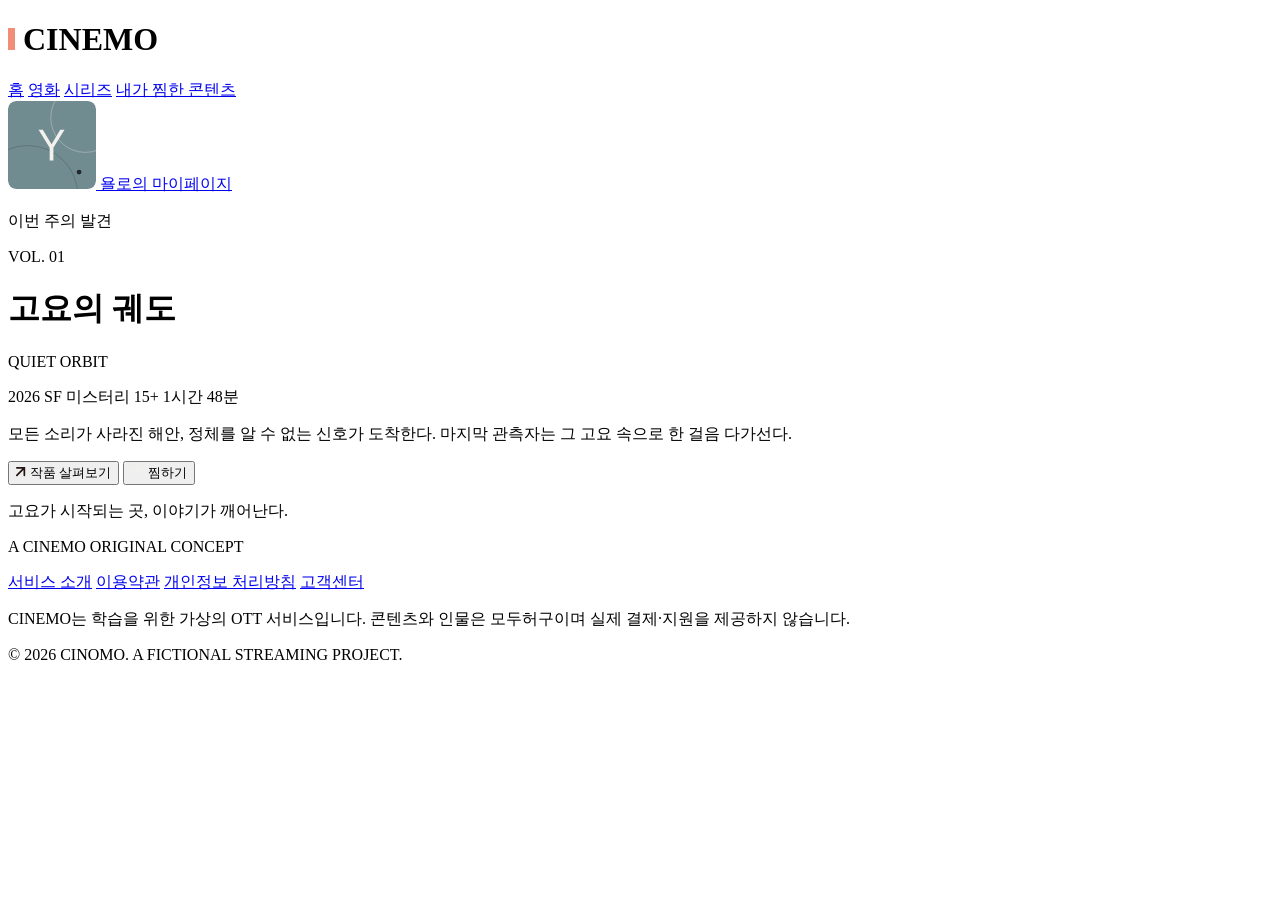
==== index.html @ 836ee02a "Merge branch 'main' of https://github.com/sinjeyeong4014-lang/cinemo-clone" ====
<!doctype html>
<html lang="ko">
  <head>
    <meta charset="UTF-8" />
    <meta name="viewport" content="width=device-width, initial-scale=1.0" />
    <title>Cinemo - Home</title>
  </head>
  <body>
    <header class="header">
      <div class="header-left">
        <h1 class="logo">
          <img src="./assets/Brand mark.svg" alt="CINEMO 로고" />
          <span class="logo-text">CINEMO</span>
        </h1>
        <nav class="nav" aria-label="주 메뉴">
          <a href="./index.html" class="active">홈</a>
          <a href="#">영화</a>
          <a href="#">시리즈</a>
          <a href="#">내가 찜한 콘텐츠</a>
        </nav>
      </div>
      <a href="./mypage.html" class="mypage">
        <img src="./assets/y-.svg" alt="" class="avatar" />
        <span>욜로의 마이페이지</span>
      </a>
    </header>
    <main class="hero-banner">
      <div class="hero-story">
        <div class="hero-discovery">
          <p class="discovery-text">이번 주의 발견</p>
          <p class="discovery-vol">VOL. 01</p>
        </div>
        <div class="hero-title">
          <h1 class="title-ko">고요의 궤도</h1>
          <p class="title-en">QUIET ORBIT</p>
        </div>
        <div class="hero-Genre">
          <span class="genre-item">
            <span class="genre-year">2026</span>
            <span class="genre-type">SF</span>
            <span>미스터리</span>
          </span>
          <span class="genre-age">15+</span>
          <span class="genre-time">1시간 48분</span>
        </div>
        <p class="hero-summary">
          모든 소리가 사라진 해안, 정체를 알 수 없는 신호가 도착한다. 마지막
          관측자는 그 고요 속으로 한 걸음 다가선다.
        </p>
        <div class="hero-buttons">
          <button type="button" class="work-button">
            <img src="./assets/Vector.svg" alt="" class="icon-arrow" />
            <span>작품 살펴보기</span>
          </button>
          <button type="button" class="plus-button">
            <img src="./assets/Vector (1).svg" alt="" class="icon-plus" />
            <span class="button-text">찜하기</span>
          </button>
        </div>
      </div>
      <div class="hero-aside">
        <p class="aside-ko">고요가 시작되는 곳, 이야기가 깨어난다.</p>
        <p class="aside-en">A CINEMO ORIGINAL CONCEPT</p>
      </div>
    </main>
    <footer class="footer">
      <div class="foot-inner">
        <nav class="footer-nav" aria lavbel="하단 메뉴">
          <a href="#">서비스 소개</a>
          <a href="#">이용약관</a>
          <a href="#">개인정보 처리방침</a>
          <a href="#">고객센터</a>
        </nav>
        <p class="footer-description">
          CINEMO는 학습을 위한 가상의 OTT 서비스입니다. 콘텐츠와 인물은
          모두허구이며 실제 결제·지원을 제공하지 않습니다.
        </p>
        <p class="footer-copy">
          &copy; 2026 CINOMO. A FICTIONAL STREAMING PROJECT.
        </p>
      </div>
    </footer>
  </body>
</html>
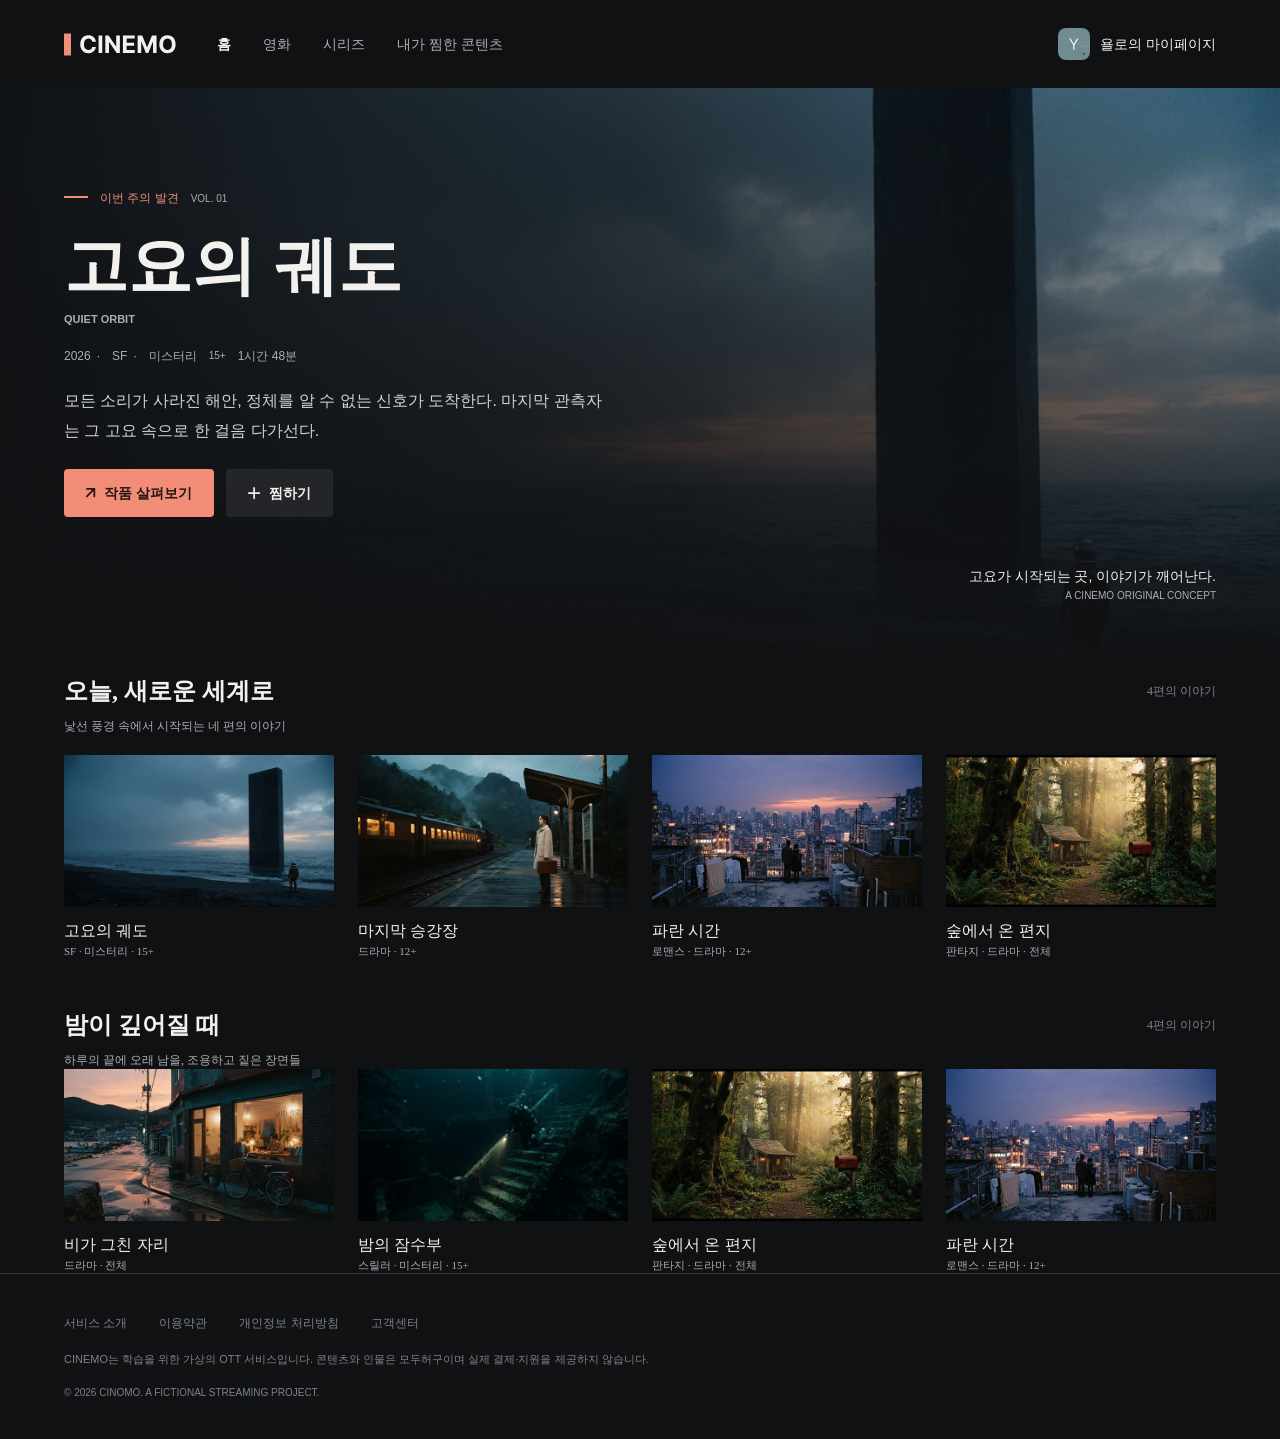
==== commit 4d1cda69: "1페이지 완성 (반응형 빼고)" ====
--- a/index.html
+++ b/index.html
@@ -4,13 +4,33 @@
     <meta charset="UTF-8" />
     <meta name="viewport" content="width=device-width, initial-scale=1.0" />
     <title>Cinemo - Home</title>
+    <link rel="stylesheet" href="./styles/reset.css" />
+    <link rel="stylesheet" href="./styles/style.css" />
   </head>
   <body>
     <header class="header">
       <div class="header-left">
         <h1 class="logo">
-          <img src="./assets/Brand mark.svg" alt="CINEMO 로고" />
-          <span class="logo-text">CINEMO</span>
+          <a href="./index.html">
+            <svg width="113"
+              height="29"
+              viewBox="0 0 113 29"
+              fill="none"
+              xmlns="http://www.w3.org/2000/svg">
+              <g clip-path="url(#clip0_2_7494)">
+                <rect y="3.5" width="7" height="22" fill="#F28D77" />
+                <path
+                  d="M31.9176 11.6562H28.1847C28.1165 11.1733 27.9773 10.7443 27.767 10.3693C27.5568 9.98864 27.2869 9.66477 26.9574 9.39773C26.6278 9.13068 26.2472 8.92614 25.8153 8.78409C25.3892 8.64205 24.9261 8.57102 24.4261 8.57102C23.5227 8.57102 22.7358 8.79545 22.0653 9.24432C21.3949 9.6875 20.875 10.3352 20.5057 11.1875C20.1364 12.0341 19.9517 13.0625 19.9517 14.2727C19.9517 15.517 20.1364 16.5625 20.5057 17.4091C20.8807 18.2557 21.4034 18.8949 22.0739 19.3267C22.7443 19.7585 23.5199 19.9744 24.4006 19.9744C24.8949 19.9744 25.3523 19.9091 25.7727 19.7784C26.1989 19.6477 26.5767 19.4574 26.9062 19.2074C27.2358 18.9517 27.5085 18.642 27.7244 18.2784C27.946 17.9148 28.0994 17.5 28.1847 17.0341L31.9176 17.0511C31.821 17.8523 31.5795 18.625 31.1932 19.3693C30.8125 20.108 30.2983 20.7699 29.6506 21.3551C29.0085 21.9347 28.2415 22.3949 27.3494 22.7358C26.4631 23.071 25.4602 23.2386 24.3409 23.2386C22.7841 23.2386 21.392 22.8864 20.1648 22.1818C18.9432 21.4773 17.9773 20.4574 17.267 19.1222C16.5625 17.7869 16.2102 16.1705 16.2102 14.2727C16.2102 12.3693 16.5682 10.75 17.2841 9.41477C18 8.07955 18.9716 7.0625 20.1989 6.36364C21.4261 5.65909 22.8068 5.30682 24.3409 5.30682C25.3523 5.30682 26.2898 5.44886 27.1534 5.73295C28.0227 6.01705 28.7926 6.43182 29.4631 6.97727C30.1335 7.51704 30.679 8.17898 31.0994 8.96307C31.5256 9.74716 31.7983 10.6449 31.9176 11.6562ZM38.2543 5.54545V23H34.5639V5.54545H38.2543ZM55.8899 5.54545V23H52.7024L45.1087 12.0142H44.9808V23H41.2905V5.54545H44.5291L52.0632 16.5227H52.2166V5.54545H55.8899ZM58.9389
+23V5.54545H70.7003V8.58807H62.6293V12.7472H70.0952V15.7898H62.6293V19.9574H70.7344V23H58.9389ZM73.6342 5.54545H78.1854L82.9922 17.2727H83.1967L88.0035 5.54545H92.5547V23H88.9751V11.6392H88.8303L84.3132 22.9148H81.8757L77.3587 11.5966H77.2138V23H73.6342V5.54545ZM111.635 14.2727C111.635 16.1761 111.274 17.7955 110.553 19.1307C109.837 20.4659 108.859 21.4858 107.621 22.1903C106.388 22.8892 105.001 23.2386 103.462 23.2386C101.911 23.2386 100.518 22.8864 99.2855 22.1818C98.0526 21.4773 97.0781 20.4574 96.3622 19.1222C95.6463 17.7869 95.2884 16.1705 95.2884 14.2727C95.2884 12.3693 95.6463 10.75 96.3622 9.41477C97.0781 8.07955 98.0526 7.0625 99.2855 6.36364C100.518 5.65909 101.911 5.30682 103.462 5.30682C105.001 5.30682 106.388 5.65909 107.621 6.36364C108.859 7.0625 109.837 8.07955 110.553 9.41477C111.274 10.75 111.635 12.3693 111.635 14.2727ZM107.893 14.2727C107.893 13.0398 107.709 12 107.339 11.1534C106.976 10.3068 106.462 9.66477 105.797 9.22727C105.132 8.78977 104.354 8.57102 103.462 8.57102C102.57 8.57102 101.791 8.78977 101.126 9.22727C100.462 9.66477 99.9446 10.3068 99.5753 11.1534C99.2116 12 99.0298 13.0398 99.0298 14.2727C99.0298 15.5057 99.2116 16.5455 99.5753 17.392C99.9446 18.2386 100.462 18.8807 101.126 19.3182C101.791 19.7557 102.57 19.9744 103.462 19.9744C104.354 19.9744 105.132 19.7557 105.797 19.3182C106.462 18.8807 106.976 18.2386 107.339 17.392C107.709 16.5455 107.893 15.5057 107.893 14.2727Z"
+                  fill="#F3F1ED">
+              </g>
+              <defs>
+                <clipPath id="clip0_2_7494">
+                  <rect width="113" height="29" fill="white" />
+                </clipPath>
+              </defs>
+            </svg>
+          </a>
         </h1>
         <nav class="nav" aria-label="주 메뉴">
           <a href="./index.html" class="active">홈</a>
@@ -23,7 +43,7 @@
         <img src="./assets/y-.svg" alt="" class="avatar" />
         <span>욜로의 마이페이지</span>
       </a>
-    </header>
+    </header> 
     <main class="hero-banner">
       <div class="hero-story">
         <div class="hero-discovery">
@@ -31,7 +51,7 @@
           <p class="discovery-vol">VOL. 01</p>
         </div>
         <div class="hero-title">
-          <h1 class="title-ko">고요의 궤도</h1>
+          <h2 class="title-ko">고요의 궤도</h2>
           <p class="title-en">QUIET ORBIT</p>
         </div>
         <div class="hero-Genre">
@@ -44,25 +64,119 @@
           <span class="genre-time">1시간 48분</span>
         </div>
         <p class="hero-summary">
-          모든 소리가 사라진 해안, 정체를 알 수 없는 신호가 도착한다. 마지막
-          관측자는 그 고요 속으로 한 걸음 다가선다.
-        </p>
+          모든 소리가 사라진 해안, 정체를 알 수 없는 신호가 도착한다. 마지막 관측자는 그 고요 속으로 한 걸음 다가선다.</p>
         <div class="hero-buttons">
           <button type="button" class="work-button">
-            <img src="./assets/Vector.svg" alt="" class="icon-arrow" />
+            <img src="./assets/Vector.svg" alt="" class="icon-arrow">
             <span>작품 살펴보기</span>
           </button>
           <button type="button" class="plus-button">
-            <img src="./assets/Vector (1).svg" alt="" class="icon-plus" />
-            <span class="button-text">찜하기</span>
+            <img src="./assets/Vector (1).svg" alt="" class="icon-plus">
+            <span class="button-text">찜하기</span>          
           </button>
         </div>
-      </div>
+      </div>   
       <div class="hero-aside">
         <p class="aside-ko">고요가 시작되는 곳, 이야기가 깨어난다.</p>
         <p class="aside-en">A CINEMO ORIGINAL CONCEPT</p>
       </div>
     </main>
+    <div class="Content-collection">
+      <article class="Collection-introduction">
+        <header class="Section-heading">
+          <h2 class="title">오늘, 새로운 세계로</h2>
+          <p class="section-note">4편의 이야기</p>
+        </header>
+        <div class="Collection-description">
+          <p>낯선 풍경 속에서 시작되는 네 편의 이야기</p>
+        </div>
+      </article>
+      <section class="Horizontal-scroll-content">
+        <article>
+          <figure class="content-card-1">
+            <img src="./assets/Image quiet-orbit.png" />
+            <figcaption class="Content-details">
+              <h3>고요의 궤도</h3>
+              <p>SF · 미스터리 · 15+</p>
+            </figcaption>
+          </figure>
+        </article>
+        <article>
+          <figure class="content-card-2">
+            <img src="./assets/Image last-platform.png" />
+            <figcaption class="Content-details">
+              <h3>마지막 승강장</h3>
+              <p>드라마 · 12+</p>
+            </figcaption>
+          </figure>
+        </article>
+        <article>
+          <figure class="content-card-3">
+            <img src="./assets/Image blue-hour.png" />
+            <figcaption class="Content-details">
+              <h3>파란 시간</h3>
+              <p>로맨스 · 드라마 · 12+</p>
+            </figcaption>
+          </figure>
+        </article>
+        <article>
+          <figure class="content-card-4">
+            <img src="./assets/Image forest-letter.png" />
+            <figcaption class="Content-details">
+              <h3>숲에서 온 편지</h3>
+              <p>판타지 · 드라마 · 전체</p>
+            </figcaption>
+          </figure>
+        </article>
+      </section>
+    </div>
+    <div>
+      <header class="Section-heading">
+        <h2 class="title">밤이 깊어질 때</h2>
+        <p class="section-note">4편의 이야기</p>
+      </header>
+      <div class="Collection-description">
+        <p>하루의 끝에 오래 남을, 조용하고 짙은 장면들</p>
+      </div>
+      <section class="Horizontal-scroll-content">
+        <article>
+          <figure class="content-card-1">
+            <img src="./assets/Image after-rain.png" />
+            <figcaption class="Content-details">
+              <h3>비가 그친 자리</h3>
+              <p>드라마 · 전체</p>
+            </figcaption>
+          </figure>
+        </article>
+        <article>
+          <figure class="content-card-2">
+            <img src="./assets/Image night-diver.png" />
+            <figcaption class="Content-details">
+              <h3>밤의 잠수부</h3>
+              <p>스릴러 · 미스터리 · 15+</p>
+            </figcaption>
+          </figure>
+        </article>
+        <article>
+          <figure class="content-card-3">
+            <img src="./assets/Image forest-letter.png" />
+            <figcaption class="Content-details">
+              <h3>숲에서 온 편지</h3>
+              <p>판타지 · 드라마 · 전체</p>
+            </figcaption>
+          </figure>
+        </article>
+        <article>
+          <figure class="content-card-4">
+            <img src="./assets/Image blue-hour.png" />
+            <figcaption class="Content-details">
+              <h3>파란 시간</h3>
+              <p>로맨스 · 드라마 · 12+</p>
+            </figcaption>
+          </figure>
+        </article>
+      </section>
+    </div>
     <footer class="footer">
       <div class="foot-inner">
         <nav class="footer-nav" aria lavbel="하단 메뉴">
@@ -78,7 +192,7 @@
         <p class="footer-copy">
           &copy; 2026 CINOMO. A FICTIONAL STREAMING PROJECT.
         </p>
-      </div>
-    </footer>
+       </div>
+     </footer>   
   </body>
 </html>
--- a/styles/style.css
+++ b/styles/style.css
@@ -0,0 +1,518 @@
+*{
+  margin: 0;
+  padding: 0;
+  box-sizing: border-box;
+}
+body {
+  min-height: 100vh;
+  display: flex;
+  flex-direction: column;
+  background-color: #101113;
+  color: #f3f1ed;
+  font-family: "Noto Sans KR", sans-serif;
+}
+.header {
+  width: 100%;
+  height: 88px;
+  padding: 0 64px;
+  background-color: #101113;
+
+  display: flex;
+  align-items: center;
+  justify-content: space-between;
+}
+.header-left {
+  display: flex;
+  align-items: center;
+  gap: 40px;
+}
+.logo {
+  display: flex;
+  align-items: center;
+  gap: 12px;
+}
+
+.logo-text {
+  font-family: "inter", sans-serif;
+  font-size: 24px;
+  font-weight: 700;
+  line-height: 1;
+  color: #f3f1ed;
+}
+
+.nav {
+  display: flex;
+  align-items: center;
+  gap: 32px;
+}
+.nav a {
+  font-family: "Noto Sans KR", sans-serif;
+  font-size: 14px;
+  font-weight: 400;
+  line-height: 1;
+  letter-spacing: 0;
+  color: #acaeb3;
+  white-space: nowrap;
+}
+.nav a.active,
+.nav a:hover {
+  font-weight: 700;
+  color: #f3f1ed;
+}
+.mypage {
+  display: flex;
+  align-items: center;
+  gap: 10px;
+  white-space: nowrap;
+}
+.mypage .avatar {
+  display: block;
+  width: 32px;
+  height: 32px;
+  border-radius: 8px;
+}
+.mypage span {
+  font-family: "Noto Sans KR", sans-serif;
+  font-size: 14px;
+  font-weight: 400;
+  line-height: 1;
+  letter-spacing: 0;
+  color: #f3f1ed;
+}
+.main {
+  display: none;
+}
+.footer {
+  width: 100%;
+  max-width: 100%;
+  height: 166px;
+  flex-shrink: 0;
+  background-color: #111214;
+  border-top: 1px solid #333333;
+  padding: 40px 64px;
+}
+.footer-inner {
+  width: 100%;
+  height: 166px;
+  padding: 30px 48px;
+  box-sizing: border-box;
+}
+.footer-nav {
+  display: flex;
+  gap: 32px;
+  margin-bottom: 18px;
+}
+.footer-nav a {
+  font-size: 12px;
+  font-weight: 400;
+  color: #7e8289;
+}
+.footer-description {
+  width: 100%;
+  font-family: "Noto Sans KR", sans-serif;
+  font-size: 11px;
+  font-weight: 400;
+  line-height: 1.8;
+  color: #7e8289;
+  margin-bottom: 18px;
+}
+.footer-copy {
+  font-family: "Inter", sans-serif;
+  font-size: 10px;
+  font-weight: 400;
+  line-height: 1;
+  color: #7e8289;
+}
+.hero-banner {
+    background-image: linear-gradient(to bottom, rgba(16, 17, 19, 0), rgba(16, 17, 19, 1)),  
+    linear-gradient(to right, rgba(16, 17, 19, 0.96), rgba(16, 17, 19, 0.66), rgba(16, 17, 19, 0)),  
+    url(../assets/Hero\ quiet-orbit.png);
+    background-size: 100% 100%;
+    background-repeat: no-repeat;
+    display:flex;
+    justify-content: space-between;
+    padding-left: 64px;
+}
+
+.hero-story {
+    display: flex;
+    flex-direction: column;
+    width: 540px;
+    gap: 24px;
+    padding-top: 104px;
+    padding-bottom: 156px;
+}
+
+.hero-discovery {
+    display: flex;
+    align-items:flex-end;
+    gap: 12px;
+}
+
+.discovery-text {
+    color: #F28D77;
+    font-family: "Noto Sans KR", sans-serif;
+    font-weight: 500;
+    font-size: 12px;
+    line-height: 100%;
+}
+
+.discovery-text::before {
+    display: inline-block;
+    content: "";
+    width: 24px;
+    height: 2px;
+    background-color: #F28D77;
+    margin-right:12px;
+    margin-bottom: 4px;
+}
+
+.discovery-vol {
+    color: #ACAEB3;
+    font-family: "inter", sans-serif;
+    font-size: 10px;
+    font-weight: 400;
+    line-height: 100%;
+}
+
+.hero-title {
+    display:flex;
+    flex-direction:column;
+    gap: 8px;
+    color: #F3F1ED;
+    font-family: "Noto Sans KR", sans-serif;
+}
+
+.title-ko {
+    font-family: "Noto Sans KR", sans-serif;
+    font-size: 64px;
+    font-weight: 700;
+    line-height: 120%;
+}
+
+.title-en {
+    color: #ACAEB3;
+    font-family: "inter", sans-serif;
+    font-size: 11px;
+    font-weight: 700;
+    line-height: 120%;
+}
+
+.hero-Genre {
+    display:flex;
+    gap: 12px;
+    font-family: "Noto Sans KR", sans-serif;
+    color: #ACAEB3;
+    font-size: 12px;
+    font-weight: 400;
+    line-height: 100%;
+}
+
+.genre-year::after {
+    display:inline-block;
+    content:"·";
+    width: 12px;
+    height: 12px;
+    margin-left: 6px;
+    
+}
+
+.genre-type::after {
+    display:inline-block;
+    content:"·";
+    width: 12px;
+    height: 12px;
+    margin-left: 6px;
+   
+}
+
+.genre-age {
+    display:flex;
+    justify-content:center;
+    align-items:center;
+    font-family: "inter", sans-serif;
+    font-size: 10px;
+    font-weight: 400;
+    line-height: 100%;
+}
+
+.hero-summary {
+    color: #D2D3D5;
+    font-family: "Noto Sans KR", sans-serif;
+    font-size: 16px;
+    font-weight: 400;
+    line-height: 185%;
+}
+
+.hero-buttons {
+    display: flex;
+    gap: 12px;
+}
+
+.plus-button {
+    display:flex;
+    flex-wrap:wrap;
+    align-items:center;
+    background-color: #232529;
+    padding: 0 22px;
+    gap: 8px;
+    height: 48px;
+    border-radius: 4px;
+}
+.plus-button:hover {
+    cursor: pointer;
+    background: #a2b8dc;
+}
+
+.plus-button:focus {
+   outline: 2px solid #a2b8dc;
+}
+
+.work-button {
+    display:flex;
+    flex-wrap:wrap;
+    align-items:center;
+    background-color: #F28D77;
+    color: #241512;
+    padding: 0 22px;
+    gap: 8px;
+    height: 48px;
+    border-radius: 4px;
+}
+
+.work-button:hover {
+    cursor: pointer;
+    background: #a2b8dc;
+}
+
+.work-button:focus {
+   outline: 2px solid #a2b8dc;
+}
+:focus-visible {
+    outline: 2px solid #a2b8dc;
+}
+.hero-buttons span {
+    font-family: "Noto Sans KR", sans-serif;
+    font-size: 14px;
+    font-weight: 700;
+    line-height: 100%;
+}
+
+.icon-arrow {
+    object-fit: contain;
+}
+
+.button-text {
+    color: #F3F1ED;
+}
+.hero-aside {
+    display:flex;
+    flex-direction:column;
+    justify-content:flex-end;
+    align-items:flex-end;
+    padding-bottom: 72px;
+    padding-right: 64px;
+    gap: 8px;
+}
+
+.aside-ko {
+    color: #F3F1ED;
+    font-family: "Noto Sans KR", sans-serif;
+    font-size: 14px;
+    font-weight: 400;
+    line-height: 100%;
+}
+.aside-en {
+    color: #ACAEB3;
+    font-family: "inter", sans-serif;
+    font-size: 10px;
+    font-weight: 400;
+    line-height: 100%;
+}
+
+/* 기본: Desktop (1024px 이상) */
+
+/* Tablet */
+@media (max-width: 1023px) {
+    .hero-banner {
+        padding-left:24px;
+    }
+
+    .hero-story {
+        padding-top: 80px;
+        padding-bottom: 100px;
+    }
+
+    .title-ko {
+        font-size: 48px;
+    }
+
+    .hero-summary {
+        font-size: 14px;
+    }
+
+    .hero-aside {
+        display: flex;
+    }
+}
+
+/* Mobile */
+@media (max-width: 767px) {
+    .hero-banner {
+        background-image: linear-gradient(to bottom, rgba(16, 17, 19, 0), rgba(16, 17, 19, 1)),
+        url(../assets/Hero\ quiet-orbit.png);
+        background-size: cover;
+        background-repeat:no-repeat;
+        background-position:70% top;
+        display:flex;
+        flex-direction:column;
+        justify-content:center;
+        align-items:center;
+        min-height: 0;
+    }
+    .hero-story {
+        box-sizing:border-box;
+        width:100%;
+        padding-top:260px;
+        padding-bottom: 36px;
+        padding-right: 24px;
+        gap: 20px;
+    }
+    .title-ko {
+        font-size: 40px;
+    }
+    .hero-summary {
+        font-size: 14px;
+    }
+    .hero-aside {
+        display:none;
+    }
+}
+
+.Content-collection {
+  padding-bottom: 48px;
+  height: auto;
+}
+
+.Collection-introduction {
+  padding-bottom: 20px;
+}
+
+.Section-heading {
+  display: flex;
+  flex-direction: row;
+  justify-content: space-between;
+  padding-left: 64px;
+  padding-right: 64px;
+  padding-bottom: 8px;
+}
+
+.Collection-description {
+  padding-left: 64px;
+  padding-right: 64px;
+  justify-content: flex-start;
+  font-size: 12px;
+  color: #acaeb3;
+  font-family: "Noto Sans KR";
+  font-weight: regular;
+}
+
+.Collection-description > p {
+  margin: 0;
+}
+.section-note {
+  align-self: center;
+  color: #7e8289;
+  font-size: 12px;
+  font-family: "Noto Sans KR";
+}
+
+.title {
+  color: #f3f1ed;
+  font-size: 24px;
+  font-weight: bold;
+  font-family: "Noto Sans KR";
+  text-align: left;
+  margin: 0;
+}
+h3 {
+  font-size: 16px;
+  color: #f3f1ed;
+  font-weight: Medium;
+}
+
+.Horizontal-scroll-content {
+  display: flex;
+  flex-direction: row;
+  justify-content: space-between;
+  gap: 24px;
+  padding-left: 64px;
+  padding-right: 64px;
+  width: 100%;
+}
+.Horizontal-scroll-content article {
+  flex: 1;
+}
+
+.content-card-1 {
+  margin-left: 0;
+  margin-right: 0;
+}
+
+.Content-details {
+  padding-top: 12px;
+  margin: 0;
+}
+
+.content-card-2 {
+  margin-left: 0;
+  margin-right: 0;
+}
+
+.content-card-3 {
+  margin-left: 0;
+  margin-right: 0;
+}
+
+.content-card-4 {
+  margin-left: 0;
+  margin-right: 0;
+}
+
+figcaption > p {
+  color: #acaeb3;
+  font-size: 11px;
+  font-family: "Noto Sans KR";
+}
+
+.content-card-11 {
+  position: relative;
+  margin-left: 0;
+  margin-right: 0;
+}
+
+.checkbox {
+  position: absolute;
+  top: 10px;
+  right: 10px;
+  width: 28px;
+  height: 28px;
+}
+
+.content-card-22 {
+  margin-left: 0;
+  margin-right: 0;
+  position: relative;
+}
+
+.content-card-33 {
+  position: relative;
+  margin-left: 0;
+  margin-right: 0;
+}
+
+.content-card-44 {
+  position: relative;
+  margin-left: 0;
+  margin-right: 0;
+}
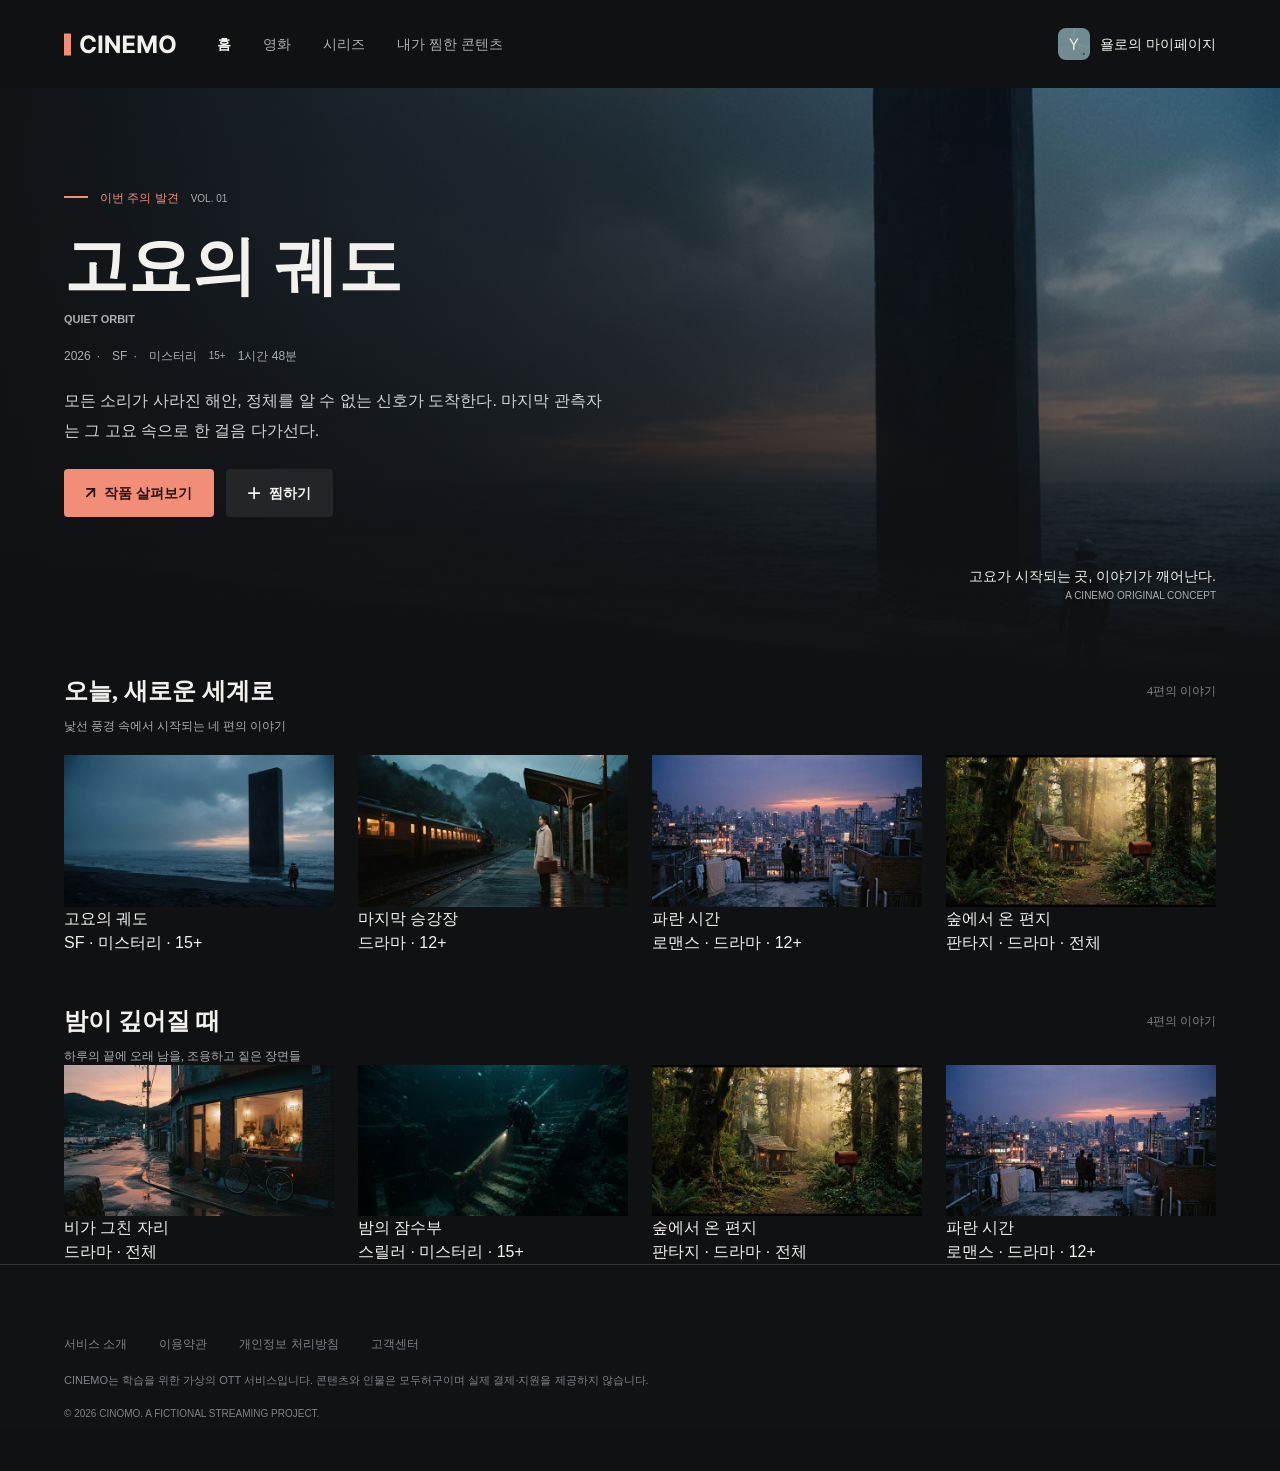
==== commit d6df47b4: "index.html 완성과 CSS" ====
--- a/index.html
+++ b/index.html
@@ -44,155 +44,158 @@
         <span>욜로의 마이페이지</span>
       </a>
     </header> 
-    <main class="hero-banner">
-      <div class="hero-story">
-        <div class="hero-discovery">
-          <p class="discovery-text">이번 주의 발견</p>
-          <p class="discovery-vol">VOL. 01</p>
+    <main class="page-main">
+      <div class="hero-banner">
+        <div class="hero-story">
+          <div class="hero-discovery">
+            <p class="discovery-text">이번 주의 발견</p>
+            <p class="discovery-vol">VOL. 01</p>
+          </div>
+          <div class="hero-title">
+            <h2 class="title-ko">고요의 궤도</h2>
+            <p class="title-en">QUIET ORBIT</p>
+          </div>
+          <div class="hero-Genre">
+            <span class="genre-item">
+              <span class="genre-year">2026</span>
+              <span class="genre-type">SF</span>
+              <span>미스터리</span>
+            </span>
+            <span class="genre-age">15+</span>
+            <span class="genre-time">1시간 48분</span>
+          </div>
+          <p class="hero-summary">
+          모든 소리가 사라진 해안, 정체를 알 수 없는 신호가 도착한다. 마지막 관측자는 그 고요 속으로 한 걸음 다가선다.</p>
+          <div class="hero-buttons">
+            <button type="button" class="work-button">
+              <img src="./assets/Vector.svg" alt="" class="icon-arrow">
+              <span>작품 살펴보기</span>
+            </button>
+            <button type="button" class="plus-button">
+              <img src="./assets/Vector (1).svg" alt="" class="icon-plus">
+              <span class="button-text">찜하기</span>          
+            </button>
+          </div>
+        </div>   
+        <div class="hero-aside">
+          <p class="aside-ko">고요가 시작되는 곳, 이야기가 깨어난다.</p>
+          <p class="aside-en">A CINEMO ORIGINAL CONCEPT</p>
         </div>
-        <div class="hero-title">
-          <h2 class="title-ko">고요의 궤도</h2>
-          <p class="title-en">QUIET ORBIT</p>
+     </div>
+        <div class="Content-collection">
+          <article class="Collection-introduction">
+            <header class="Section-heading">
+              <h2 class="title">오늘, 새로운 세계로</h2>
+              <p class="section-note">4편의 이야기</p>
+            </header>
+            <div class="Collection-description">
+              <p>낯선 풍경 속에서 시작되는 네 편의 이야기</p>
+           </div>
+          </article>
+          <section class="Horizontal-scroll-content">
+            <article>
+              <figure class="content-card-1">
+                <img src="./assets/Image quiet-orbit.png" />
+                <figcaption class="Content-details">
+                  <h3>고요의 궤도</h3>
+                  <p>SF · 미스터리 · 15+</p>
+                </figcaption>
+              </figure>
+            </article>
+            <article>
+              <figure class="content-card-2">
+                <img src="./assets/Image last-platform.png" />
+                <figcaption class="Content-details">
+                  <h3>마지막 승강장</h3>
+                  <p>드라마 · 12+</p>
+                </figcaption>
+              </figure>
+            </article>
+            <article>
+              <figure class="content-card-3">
+                <img src="./assets/Image blue-hour.png" />
+                <figcaption class="Content-details">
+                  <h3>파란 시간</h3>
+                  <p>로맨스 · 드라마 · 12+</p>
+                </figcaption>
+              </figure>
+            </article>
+            <article>
+              <figure class="content-card-4">
+                <img src="./assets/Image forest-letter.png" />
+                <figcaption class="Content-details">
+                  <h3>숲에서 온 편지</h3>
+                  <p>판타지 · 드라마 · 전체</p>
+                </figcaption>
+              </figure>
+            </article>
+          </section>
         </div>
-        <div class="hero-Genre">
-          <span class="genre-item">
-            <span class="genre-year">2026</span>
-            <span class="genre-type">SF</span>
-            <span>미스터리</span>
-          </span>
-          <span class="genre-age">15+</span>
-          <span class="genre-time">1시간 48분</span>
+        <div>
+          <header class="Section-heading">
+            <h2 class="title">밤이 깊어질 때</h2>
+            <p class="section-note">4편의 이야기</p>
+          </header>
+          <div class="Collection-description">
+            <p>하루의 끝에 오래 남을, 조용하고 짙은 장면들</p>
+          </div>
+          <section class="Horizontal-scroll-content">
+            <article>
+              <figure class="content-card-1">
+                <img src="./assets/Image after-rain.png" />
+                <figcaption class="Content-details">
+                  <h3>비가 그친 자리</h3>
+                  <p>드라마 · 전체</p>
+                </figcaption>
+              </figure>
+            </article>
+            <article>
+              <figure class="content-card-2">
+                <img src="./assets/Image night-diver.png" />
+                <figcaption class="Content-details">
+                  <h3>밤의 잠수부</h3>
+                  <p>스릴러 · 미스터리 · 15+</p>
+                </figcaption>
+              </figure>
+            </article>
+            <article>
+              <figure class="content-card-3">
+                <img src="./assets/Image forest-letter.png" />
+                <figcaption class="Content-details">
+                  <h3>숲에서 온 편지</h3>
+                  <p>판타지 · 드라마 · 전체</p>
+                </figcaption>
+              </figure>
+            </article>
+            <article>
+              <figure class="content-card-4">
+                <img src="./assets/Image blue-hour.png" />
+                <figcaption class="Content-details">
+                  <h3>파란 시간</h3>
+                  <p>로맨스 · 드라마 · 12+</p>
+                </figcaption>
+              </figure>
+            </article>
+          </section>
         </div>
-        <p class="hero-summary">
-          모든 소리가 사라진 해안, 정체를 알 수 없는 신호가 도착한다. 마지막 관측자는 그 고요 속으로 한 걸음 다가선다.</p>
-        <div class="hero-buttons">
-          <button type="button" class="work-button">
-            <img src="./assets/Vector.svg" alt="" class="icon-arrow">
-            <span>작품 살펴보기</span>
-          </button>
-          <button type="button" class="plus-button">
-            <img src="./assets/Vector (1).svg" alt="" class="icon-plus">
-            <span class="button-text">찜하기</span>          
-          </button>
-        </div>
-      </div>   
-      <div class="hero-aside">
-        <p class="aside-ko">고요가 시작되는 곳, 이야기가 깨어난다.</p>
-        <p class="aside-en">A CINEMO ORIGINAL CONCEPT</p>
-      </div>
     </main>
-    <div class="Content-collection">
-      <article class="Collection-introduction">
-        <header class="Section-heading">
-          <h2 class="title">오늘, 새로운 세계로</h2>
-          <p class="section-note">4편의 이야기</p>
-        </header>
-        <div class="Collection-description">
-          <p>낯선 풍경 속에서 시작되는 네 편의 이야기</p>
-        </div>
-      </article>
-      <section class="Horizontal-scroll-content">
-        <article>
-          <figure class="content-card-1">
-            <img src="./assets/Image quiet-orbit.png" />
-            <figcaption class="Content-details">
-              <h3>고요의 궤도</h3>
-              <p>SF · 미스터리 · 15+</p>
-            </figcaption>
-          </figure>
-        </article>
-        <article>
-          <figure class="content-card-2">
-            <img src="./assets/Image last-platform.png" />
-            <figcaption class="Content-details">
-              <h3>마지막 승강장</h3>
-              <p>드라마 · 12+</p>
-            </figcaption>
-          </figure>
-        </article>
-        <article>
-          <figure class="content-card-3">
-            <img src="./assets/Image blue-hour.png" />
-            <figcaption class="Content-details">
-              <h3>파란 시간</h3>
-              <p>로맨스 · 드라마 · 12+</p>
-            </figcaption>
-          </figure>
-        </article>
-        <article>
-          <figure class="content-card-4">
-            <img src="./assets/Image forest-letter.png" />
-            <figcaption class="Content-details">
-              <h3>숲에서 온 편지</h3>
-              <p>판타지 · 드라마 · 전체</p>
-            </figcaption>
-          </figure>
-        </article>
-      </section>
-    </div>
-    <div>
-      <header class="Section-heading">
-        <h2 class="title">밤이 깊어질 때</h2>
-        <p class="section-note">4편의 이야기</p>
-      </header>
-      <div class="Collection-description">
-        <p>하루의 끝에 오래 남을, 조용하고 짙은 장면들</p>
-      </div>
-      <section class="Horizontal-scroll-content">
-        <article>
-          <figure class="content-card-1">
-            <img src="./assets/Image after-rain.png" />
-            <figcaption class="Content-details">
-              <h3>비가 그친 자리</h3>
-              <p>드라마 · 전체</p>
-            </figcaption>
-          </figure>
-        </article>
-        <article>
-          <figure class="content-card-2">
-            <img src="./assets/Image night-diver.png" />
-            <figcaption class="Content-details">
-              <h3>밤의 잠수부</h3>
-              <p>스릴러 · 미스터리 · 15+</p>
-            </figcaption>
-          </figure>
-        </article>
-        <article>
-          <figure class="content-card-3">
-            <img src="./assets/Image forest-letter.png" />
-            <figcaption class="Content-details">
-              <h3>숲에서 온 편지</h3>
-              <p>판타지 · 드라마 · 전체</p>
-            </figcaption>
-          </figure>
-        </article>
-        <article>
-          <figure class="content-card-4">
-            <img src="./assets/Image blue-hour.png" />
-            <figcaption class="Content-details">
-              <h3>파란 시간</h3>
-              <p>로맨스 · 드라마 · 12+</p>
-            </figcaption>
-          </figure>
-        </article>
-      </section>
-    </div>
     <footer class="footer">
-      <div class="foot-inner">
-        <nav class="footer-nav" aria lavbel="하단 메뉴">
-          <a href="#">서비스 소개</a>
-          <a href="#">이용약관</a>
-          <a href="#">개인정보 처리방침</a>
-          <a href="#">고객센터</a>
-        </nav>
-        <p class="footer-description">
+        <div class="footer-inner">
+          <nav class="footer-nav" aria lavbel="하단 메뉴">
+            <a href="#">서비스 소개</a>
+            <a href="#">이용약관</a>
+            <a href="#">개인정보 처리방침</a>
+            <a href="#">고객센터</a>
+          </nav>
+          <p class="footer-description">
           CINEMO는 학습을 위한 가상의 OTT 서비스입니다. 콘텐츠와 인물은
           모두허구이며 실제 결제·지원을 제공하지 않습니다.
-        </p>
-        <p class="footer-copy">
+          </p>
+          <p class="footer-copy">
           &copy; 2026 CINOMO. A FICTIONAL STREAMING PROJECT.
-        </p>
+          </p>
        </div>
-     </footer>   
+    </footer>   
   </body>
 </html>
+
--- a/styles/style.css
+++ b/styles/style.css
@@ -1,8 +1,9 @@
-*{
+* {
   margin: 0;
   padding: 0;
   box-sizing: border-box;
 }
+
 body {
   min-height: 100vh;
   display: flex;
@@ -11,12 +12,123 @@
   color: #f3f1ed;
   font-family: "Noto Sans KR", sans-serif;
 }
+
+.scene {
+  display: flex;
+  flex-direction: column;
+  aling-items: center;
+  background-color: #101113;
+  color: #f3f1ed;
+  font-family: "Noto Sans KR", sans-serif;
+}
+.scene-description {
+  font-family: "inter", sans-serif;
+  font-style: regular;
+  font-weight: 400;
+  font-size: 10px;
+  line-height: 100%;
+  text-align: center;
+  color: #f28d77;
+}
+.scene-title {
+  font-family: "Noto Sans kR", sans-serif;
+  font-style: bold;
+  font-weight: 700;
+  font-size: 40px;
+  line-height: 100%;
+  text-align: center;
+  color: #f3f1ed;
+}
+.scene-subtitle {
+  font-family: "Noto Sans kR", sans-serif;
+  font-style: regular;
+  font-weight: 400;
+  font-size: 15px;
+  line-height: 180%;
+  text-align: center;
+  color: #acaeb3;
+}
+
+.profile-box {
+  display: flex;
+  position: relative;
+  justify-content: space-between;
+  align-items: flex-start;
+  width: 728px;
+  height: 209px;
+  gap: 40px;
+  margin: 56px auto;
+}
+.img-con {
+  position: relative;
+  display: inline-block;
+}
+
+.yy {
+  position: absolute;
+  top: 50%;
+  left: 50%;
+  transform: translate(-50%, -50%);
+  display: flex;
+  font-family: "Noto Sans kR", sans-serif;
+  font-style: regular;
+  font-weight: 400;
+  font-size: 72.96px;
+  line-height: 100%;
+  color: #f3f1ed;
+}
+
+.yolo {
+  font-family: "Noto Sans kR", sans-serif;
+  font-style: medium;
+  font-weight: 500;
+  font-size: 18px;
+  line-height: 100%;
+  text-align: center;
+  color: #f3f1ed;
+  margin-top: 16px;
+}
+
+.note {
+  font-family: "Noto Sans kR", sans-serif;
+  font-style: regular;
+  font-weight: 400;
+  font-size: 11px;
+  line-height: 100%;
+  text-align: center;
+  color: #acaeb3;
+  margin-top: 12px;
+}
+
+.profile-manage {
+  display: flex;
+  justify-content: center;
+  align-items: center;
+  width: 138px;
+  height: 48px;
+  border: 1px solid #303237;
+  padding: 22px 0px;
+  gap: 8px;
+  margin: 56px auto 0;
+}
+.profile-settings {
+  font-family: "Noto Sans kR", sans-serif;
+  font-style: bold;
+  font-weight: 700;
+  font-size: 14px;
+  line-height: 100%;
+  color: #f3f1ed;
+  gap: 8px;
+  margin-right: 8px;
+}
+
 .header {
+  max-width: 1440px;
+  margin: 0 auto;
   width: 100%;
   height: 88px;
   padding: 0 64px;
   background-color: #101113;
-
   display: flex;
   align-items: center;
   justify-content: space-between;
@@ -84,7 +196,8 @@
 }
 .footer {
   width: 100%;
-  max-width: 100%;
+  max-width: 1440px;
+  margin: 0 auto;
   height: 166px;
   flex-shrink: 0;
   background-color: #111214;
@@ -94,7 +207,7 @@
 .footer-inner {
   width: 100%;
   height: 166px;
-  padding: 30px 48px;
+  padding: 30px 0;
   box-sizing: border-box;
 }
 .footer-nav {
@@ -123,270 +236,331 @@
   line-height: 1;
   color: #7e8289;
 }
+.page-main {
+  max-width: 1440px;
+  margin: 0 auto;
+  width: 100%;
+}
 .hero-banner {
-    background-image: linear-gradient(to bottom, rgba(16, 17, 19, 0), rgba(16, 17, 19, 1)),  
-    linear-gradient(to right, rgba(16, 17, 19, 0.96), rgba(16, 17, 19, 0.66), rgba(16, 17, 19, 0)),  
+  background-image:
+    linear-gradient(to bottom, rgba(16, 17, 19, 0), rgba(16, 17, 19, 1)),
+    linear-gradient(
+      to right,
+      rgba(16, 17, 19, 0.96),
+      rgba(16, 17, 19, 0.66),
+      rgba(16, 17, 19, 0)
+    ),
     url(../assets/Hero\ quiet-orbit.png);
-    background-size: 100% 100%;
-    background-repeat: no-repeat;
-    display:flex;
+  background-size: 100% 100%;
+  background-repeat: no-repeat;
+  display: flex;
+  justify-content:space-between;
+  padding: 0 64px;
+}
+
+.hero-story {
+  display: flex;
+  flex-direction: column;
+  width: 540px;
+  gap: 24px;
+  padding-top: 104px;
+  padding-bottom: 156px;
+}
+
+.hero-discovery {
+  display: flex;
+  align-items: flex-end;
+  gap: 12px;
+}
+
+.discovery-text {
+  color: #f28d77;
+  font-family: "Noto Sans KR", sans-serif;
+  font-weight: 500;
+  font-size: 12px;
+  line-height: 100%;
+}
+
+.discovery-text::before {
+  display: inline-block;
+  content: "";
+  width: 24px;
+  height: 2px;
+  background-color: #f28d77;
+  margin-right: 12px;
+  margin-bottom: 4px;
+}
+
+.discovery-vol {
+  color: #acaeb3;
+  font-family: "inter", sans-serif;
+  font-size: 10px;
+  font-weight: 400;
+  line-height: 100%;
+}
+
+.hero-title {
+  display: flex;
+  flex-direction: column;
+  gap: 8px;
+  color: #f3f1ed;
+  font-family: "Noto Sans KR", sans-serif;
+}
+
+.title-ko {
+  font-family: "Noto Sans KR", sans-serif;
+  font-size: 64px;
+  font-weight: 700;
+  line-height: 120%;
+}
+
+.title-en {
+  color: #acaeb3;
+  font-family: "inter", sans-serif;
+  font-size: 11px;
+  font-weight: 700;
+  line-height: 120%;
+}
+
+.hero-Genre {
+  display: flex;
+  gap: 12px;
+  font-family: "Noto Sans KR", sans-serif;
+  color: #acaeb3;
+  font-size: 12px;
+  font-weight: 400;
+  line-height: 100%;
+}
+
+.genre-year::after {
+  display: inline-block;
+  content: "·";
+  width: 12px;
+  height: 12px;
+  margin-left: 6px;
+}
+
+.genre-type::after {
+  display: inline-block;
+  content: "·";
+  width: 12px;
+  height: 12px;
+  margin-left: 6px;
+}
+
+.genre-age {
+  display: flex;
+  justify-content: center;
+  align-items: center;
+  font-family: "inter", sans-serif;
+  font-size: 10px;
+  font-weight: 400;
+  line-height: 100%;
+}
+
+.hero-summary {
+  color: #d2d3d5;
+  font-family: "Noto Sans KR", sans-serif;
+  font-size: 16px;
+  font-weight: 400;
+  line-height: 185%;
+}
+
+.hero-buttons {
+  display: flex;
+  gap: 12px;
+}
+
+.plus-button {
+  display: flex;
+  flex-wrap: wrap;
+  align-items: center;
+  background-color: #232529;
+  padding: 0 22px;
+  gap: 8px;
+  height: 48px;
+  border-radius: 4px;
+  flex-shrink: 0;
+}
+.plus-button:hover {
+  cursor: pointer;
+  background: #a2b8dc;
+}
+
+.plus-button:focus {
+  outline: 2px solid #a2b8dc;
+}
+
+.work-button {
+  display: flex;
+  flex-wrap: wrap;
+  align-items: center;
+  background-color: #f28d77;
+  color: #241512;
+  padding: 0 22px;
+  gap: 8px;
+  height: 48px;
+  border-radius: 4px;
+  flex-shrink: 0;
+}
+
+.work-button:hover {
+  cursor: pointer;
+  background: #a2b8dc;
+}
+
+.work-button:focus {
+  outline: 2px solid #a2b8dc;
+}
+:focus-visible {
+  outline: 2px solid #a2b8dc;
+}
+.hero-buttons span {
+  font-family: "Noto Sans KR", sans-serif;
+  font-size: 14px;
+  font-weight: 700;
+  line-height: 100%;
+}
+
+.icon-arrow {
+  object-fit: contain;
+}
+
+.button-text {
+  color: #f3f1ed;
+}
+.hero-aside {
+  display: flex;
+  flex-direction: column;
+  justify-content: flex-end;
+  align-items: flex-end;
+  padding-bottom: 72px;
+  gap: 8px;
+}
+
+.aside-ko {
+  color: #f3f1ed;
+  font-family: "Noto Sans KR", sans-serif;
+  font-size: 14px;
+  font-weight: 400;
+  line-height: 100%;
+}
+.aside-en {
+  color: #acaeb3;
+  font-family: "inter", sans-serif;
+  font-size: 10px;
+  font-weight: 400;
+  line-height: 100%;
+}
+
+/* 기본: Desktop (1024px 이상) */
+
+/* Tablet */
+@media (max-width: 1023px) {
+
+}
+
+/* Mobile */
+@media (max-width: 767px) {
+  .header {
+    width: 100%;
+    height: 120px;
+    padding: 16px 24px;
+    background-color: #101113;
+
+    display: flex;
     justify-content: space-between;
-    padding-left: 64px;
-}
-
-.hero-story {
+    align-items: flex-start;
+    box-sizing: border-box;
+  }
+  .header-left {
     display: flex;
     flex-direction: column;
-    width: 540px;
-    gap: 24px;
-    padding-top: 104px;
-    padding-bottom: 156px;
-}
-
-.hero-discovery {
+    align-items: flex-start;
+    gap: 35px;
+    min-width: 0;
+  }
+  .logo {
+    margin: 5px;
+  }
+  .logo svg {
+    display: block;
+    width: 113px;
+    height: 29px;
+  }
+  .nav {
     display: flex;
-    align-items:flex-end;
-    gap: 12px;
-}
-
-.discovery-text {
-    color: #F28D77;
-    font-family: "Noto Sans KR", sans-serif;
-    font-weight: 500;
-    font-size: 12px;
-    line-height: 100%;
-}
-
-.discovery-text::before {
-    display: inline-block;
-    content: "";
-    width: 24px;
-    height: 2px;
-    background-color: #F28D77;
-    margin-right:12px;
-    margin-bottom: 4px;
-}
-
-.discovery-vol {
-    color: #ACAEB3;
-    font-family: "inter", sans-serif;
-    font-size: 10px;
-    font-weight: 400;
-    line-height: 100%;
-}
-
-.hero-title {
-    display:flex;
-    flex-direction:column;
+    align-items: center;
+    gap: 20px;
+    white-space: nowrap;
+  }
+  .mypage .avatar {
+    display: block;
+    width: 32px;
+    height: 32px;
     gap: 8px;
-    color: #F3F1ED;
-    font-family: "Noto Sans KR", sans-serif;
-}
-
-.title-ko {
-    font-family: "Noto Sans KR", sans-serif;
-    font-size: 64px;
-    font-weight: 700;
-    line-height: 120%;
-}
-
-.title-en {
-    color: #ACAEB3;
-    font-family: "inter", sans-serif;
-    font-size: 11px;
-    font-weight: 700;
-    line-height: 120%;
-}
-
-.hero-Genre {
-    display:flex;
-    gap: 12px;
-    font-family: "Noto Sans KR", sans-serif;
-    color: #ACAEB3;
-    font-size: 12px;
-    font-weight: 400;
-    line-height: 100%;
-}
-
-.genre-year::after {
-    display:inline-block;
-    content:"·";
-    width: 12px;
-    height: 12px;
-    margin-left: 6px;
-    
-}
-
-.genre-type::after {
-    display:inline-block;
-    content:"·";
-    width: 12px;
-    height: 12px;
-    margin-left: 6px;
-   
-}
-
-.genre-age {
-    display:flex;
-    justify-content:center;
-    align-items:center;
-    font-family: "inter", sans-serif;
-    font-size: 10px;
-    font-weight: 400;
-    line-height: 100%;
-}
-
-.hero-summary {
-    color: #D2D3D5;
-    font-family: "Noto Sans KR", sans-serif;
-    font-size: 16px;
-    font-weight: 400;
-    line-height: 185%;
-}
-
-.hero-buttons {
+  }
+  .mypage span {
+    display: none;
+  }
+  .footer {
+    width: 100%;
+    max-width: 100%;
+    height: 170px;
+    padding: 0;
+    box-sizing: border-box;
+    background-color: #111214;
+    border-top: 1px solid #303237;
+  }
+  .footer-inner {
+    width: 100%;
+    height: 100%;
+    padding: 32px 24px;
+    box-sizing: border-box;
     display: flex;
-    gap: 12px;
-}
-
-.plus-button {
-    display:flex;
-    flex-wrap:wrap;
-    align-items:center;
-    background-color: #232529;
-    padding: 0 22px;
-    gap: 8px;
-    height: 48px;
-    border-radius: 4px;
-}
-.plus-button:hover {
-    cursor: pointer;
-    background: #a2b8dc;
-}
-
-.plus-button:focus {
-   outline: 2px solid #a2b8dc;
-}
-
-.work-button {
-    display:flex;
-    flex-wrap:wrap;
-    align-items:center;
-    background-color: #F28D77;
-    color: #241512;
-    padding: 0 22px;
-    gap: 8px;
-    height: 48px;
-    border-radius: 4px;
-}
-
-.work-button:hover {
-    cursor: pointer;
-    background: #a2b8dc;
-}
-
-.work-button:focus {
-   outline: 2px solid #a2b8dc;
-}
-:focus-visible {
-    outline: 2px solid #a2b8dc;
-}
-.hero-buttons span {
-    font-family: "Noto Sans KR", sans-serif;
+    flex-direction: column;
+    gap: 20px;
+  }
+  .footer-nav {
+    display: flex;
+    flex-wrap: nowrap;
+    gap: 10px;
+    margin-bottom: 0;
+  }
+  .footer-description {
+    margin-bottom: 0;
+  }
+  .hero-banner {
+    background-image:
+      linear-gradient(to bottom, rgba(16, 17, 19, 0), rgba(16, 17, 19, 1)),
+      url(../assets/Hero\ quiet-orbit\ \(1\).jpg);
+    background-size:contain;
+    background-repeat: no-repeat;
+    background-position: center top;
+    display: flex;
+    flex-direction: column;
+    justify-content: center;
+    align-items: center;
+    min-height: 0;
+    padding: 0 24px;
+  }
+  .hero-story {
+    box-sizing: border-box;
+    width: 100%;
+    padding-top: 260px;
+    padding-bottom: 36px;
+    padding-right: 24px;
+    gap: 20px;
+  }
+  .title-ko {
+    font-size: 40px;
+  }
+  .hero-summary {
     font-size: 14px;
-    font-weight: 700;
-    line-height: 100%;
-}
-
-.icon-arrow {
-    object-fit: contain;
-}
-
-.button-text {
-    color: #F3F1ED;
-}
-.hero-aside {
-    display:flex;
-    flex-direction:column;
-    justify-content:flex-end;
-    align-items:flex-end;
-    padding-bottom: 72px;
-    padding-right: 64px;
-    gap: 8px;
-}
-
-.aside-ko {
-    color: #F3F1ED;
-    font-family: "Noto Sans KR", sans-serif;
-    font-size: 14px;
-    font-weight: 400;
-    line-height: 100%;
-}
-.aside-en {
-    color: #ACAEB3;
-    font-family: "inter", sans-serif;
-    font-size: 10px;
-    font-weight: 400;
-    line-height: 100%;
-}
-
-/* 기본: Desktop (1024px 이상) */
-
-/* Tablet */
-@media (max-width: 1023px) {
-    .hero-banner {
-        padding-left:24px;
-    }
-
-    .hero-story {
-        padding-top: 80px;
-        padding-bottom: 100px;
-    }
-
-    .title-ko {
-        font-size: 48px;
-    }
-
-    .hero-summary {
-        font-size: 14px;
-    }
-
-    .hero-aside {
-        display: flex;
-    }
-}
-
-/* Mobile */
-@media (max-width: 767px) {
-    .hero-banner {
-        background-image: linear-gradient(to bottom, rgba(16, 17, 19, 0), rgba(16, 17, 19, 1)),
-        url(../assets/Hero\ quiet-orbit.png);
-        background-size: cover;
-        background-repeat:no-repeat;
-        background-position:70% top;
-        display:flex;
-        flex-direction:column;
-        justify-content:center;
-        align-items:center;
-        min-height: 0;
-    }
-    .hero-story {
-        box-sizing:border-box;
-        width:100%;
-        padding-top:260px;
-        padding-bottom: 36px;
-        padding-right: 24px;
-        gap: 20px;
-    }
-    .title-ko {
-        font-size: 40px;
-    }
-    .hero-summary {
-        font-size: 14px;
-    }
-    .hero-aside {
-        display:none;
-    }
+  }
+  .hero-aside {
+    display: none;
+  }
 }
 
 .Content-collection {
@@ -438,6 +612,8 @@
 h3 {
   font-size: 16px;
   color: #f3f1ed;
+  gap: 8px;
+  margin-right: 8px;
   font-weight: Medium;
 }
 
@@ -454,35 +630,16 @@
   flex: 1;
 }
 
-.content-card-1 {
-  margin-left: 0;
-  margin-right: 0;
-}
-
-.Content-details {
-  padding-top: 12px;
-  margin: 0;
-}
-
-.content-card-2 {
-  margin-left: 0;
-  margin-right: 0;
-}
-
-.content-card-3 {
-  margin-left: 0;
-  margin-right: 0;
-}
-
-.content-card-4 {
-  margin-left: 0;
-  margin-right: 0;
-}
-
-figcaption > p {
-  color: #acaeb3;
+.end {
+  margin-top: 150px;
+  font-family: "Noto Sans kR", sans-serif;
+  font-style: regular;
+  font-weight: 400;
   font-size: 11px;
   font-family: "Noto Sans KR";
+  color: #7e8289;
+  text-align: center;
+  line-height: 100%;
 }
 
 .content-card-11 {
@@ -508,7 +665,204 @@
 .content-card-33 {
   position: relative;
   margin-left: 0;
-  margin-right: 0;
+}
+
+.sub-title {
+  color: #f28d77;
+  font-size: 11px;
+}
+.mypage {
+  color: #f3f1ed;
+  font-size: 40px;
+  font-weight: 700;
+}
+.description {
+  color: #acaeb3;
+  font-size: 15px;
+}
+.mainpage {
+  display: flex;
+  flex-direction: column;
+}
+.mypage-profile {
+  border: 1px solid #1a1c1f;
+  display: flex;
+  flex-direction: row;
+  align-items: center;
+
+  height: 152px;
+  opacity: 1;
+  border-radius: 4px;
+  gap: 28px;
+  background-color: #303237;
+  padding: 28px;
+  margin: 48px 0px 0px;
+}
+.button-profile {
+  border: 1px solid #303237;
+  display: flex;
+  flex-direction: row;
+  align-items: center;
+  margin-left: auto;
+  white-space: nowrap;
+  background-color: #1a1c1f;
+  width: 138px;
+  height: 48px;
+  padding-right: 22px;
+  padding-left: 22px;
+  gap: 8px;
+  opacity: 1;
+  border-radius: 4px;
+  border-width: 1px;
+}
+
+.profile-change {
+  font-size: 14px;
+  width: 68px;
+  height: 17px;
+  color: #f3f1ed;
+  opacity: 1;
+  font-family: Noto Sans KR;
+  font-weight: 700;
+  font-size: 14px;
+  line-height: 100%;
+  letter-spacing: 0%;
+}
+.name {
+  color: #f3f1ed;
+  width: 52px;
+  font-size: 28px;
+  font-weight: 700;
+}
+.profile-info {
+  width: 54px;
+  height: 13px;
+  opacity: 1;
+  font-family: Noto Sans KR;
+  font-weight: 400;
+  font-size: 11px;
+  color: #f28d77;
+  display: flex;
+  align-items: center;
+}
+
+.note {
+  height: 16px;
+  font-family: Noto Sans KR;
+  font-weight: 400;
+  font-size: 13px;
+  color: #acaeb3;
+  text-align: left;
+}
+.calendar {
+  opacity: 1;
+  font-family: Noto Sans KR;
+  font-size: 11px;
+  color: #7e8289;
+}
+.mypage-img {
+  width: 88px;
+  height: 88px;
+  border-radius: 8px;
+  align-items: center;
+  position: relative;
+  display: inline-block;
+}
+.profile-img {
+  width: 100%;
+  height: 100%;
+  border-radius: 1px;
+  display: flex;
+  align-items: center;
+  justify-content: center;
+}
+
+.text-y {
+  position: absolute;
+  top: 50%;
+  left: 50%;
+  transform: translate(-50%, -50%);
+  display: flex;
+  color: #f3f1ed;
+  font-size: 42.24px;
+}
+.setting {
+  height: 29px;
+  font-size: 24px;
+  color: #f3f1ed;
+}
+hr {
+  margin: 24px 0;
+  border: none;
+  border-top: 1px solid;
+}
+.profile-b-text {
+  display: flex;
+  flex-direction: row;
+  gap: 8px;
+  align-items: center;
+}
+
+.b-label {
+  width: 180px;
+  height: 17px;
+  font-size: 14px;
+  font-family: Noto Sans KR;
+  font-weight: 400px;
+  color: #acaeb3;
+}
+.mypage-2 {
+  width: 100%;
+  margin: 0 auto;
+
+  padding: 56px 64px 65.5px;
+}
+.line {
+  color: #303237;
+}
+.b-password {
+  font-size: 14px;
+  font-weight: 400;
+  color: #f3f1ed;
+  margin: 0px 24px;
+}
+.b-style {
+  font-size: 13px;
+  font-weight: 400;
+  color: #f28d77;
+}
+.title-b-logout {
+  font-size: 11px;
+  font-weight: 400;
+  color: #7e8289;
+}
+.text-logout {
+  font-size: 13px;
+  font-weight: 400;
+  color: #acaeb3;
+}
+.title-logout {
+  display: flex;
+  justify-content: space-between;
+}
+.title-email {
+  grid-template-columns: 100px 1fr auto;
+  display: grid;
+}
+.title-password {
+  grid-template-columns: 100px 1fr auto;
+  display: grid;
+}
+.title-membership {
+  grid-template-columns: 100px 1fr auto;
+  display: grid;
+}
+.title-language {
+  grid-template-columns: 100px 1fr auto;
+  display: grid;
+}
+.title-setting {
+  margin: 48px 0px 0px;
 }
 
 .content-card-44 {
@@ -516,3 +870,8 @@
   margin-left: 0;
   margin-right: 0;
 }
+
+.page-setting {
+  padding-left: 64px;
+  padding-right: 64px;
+}
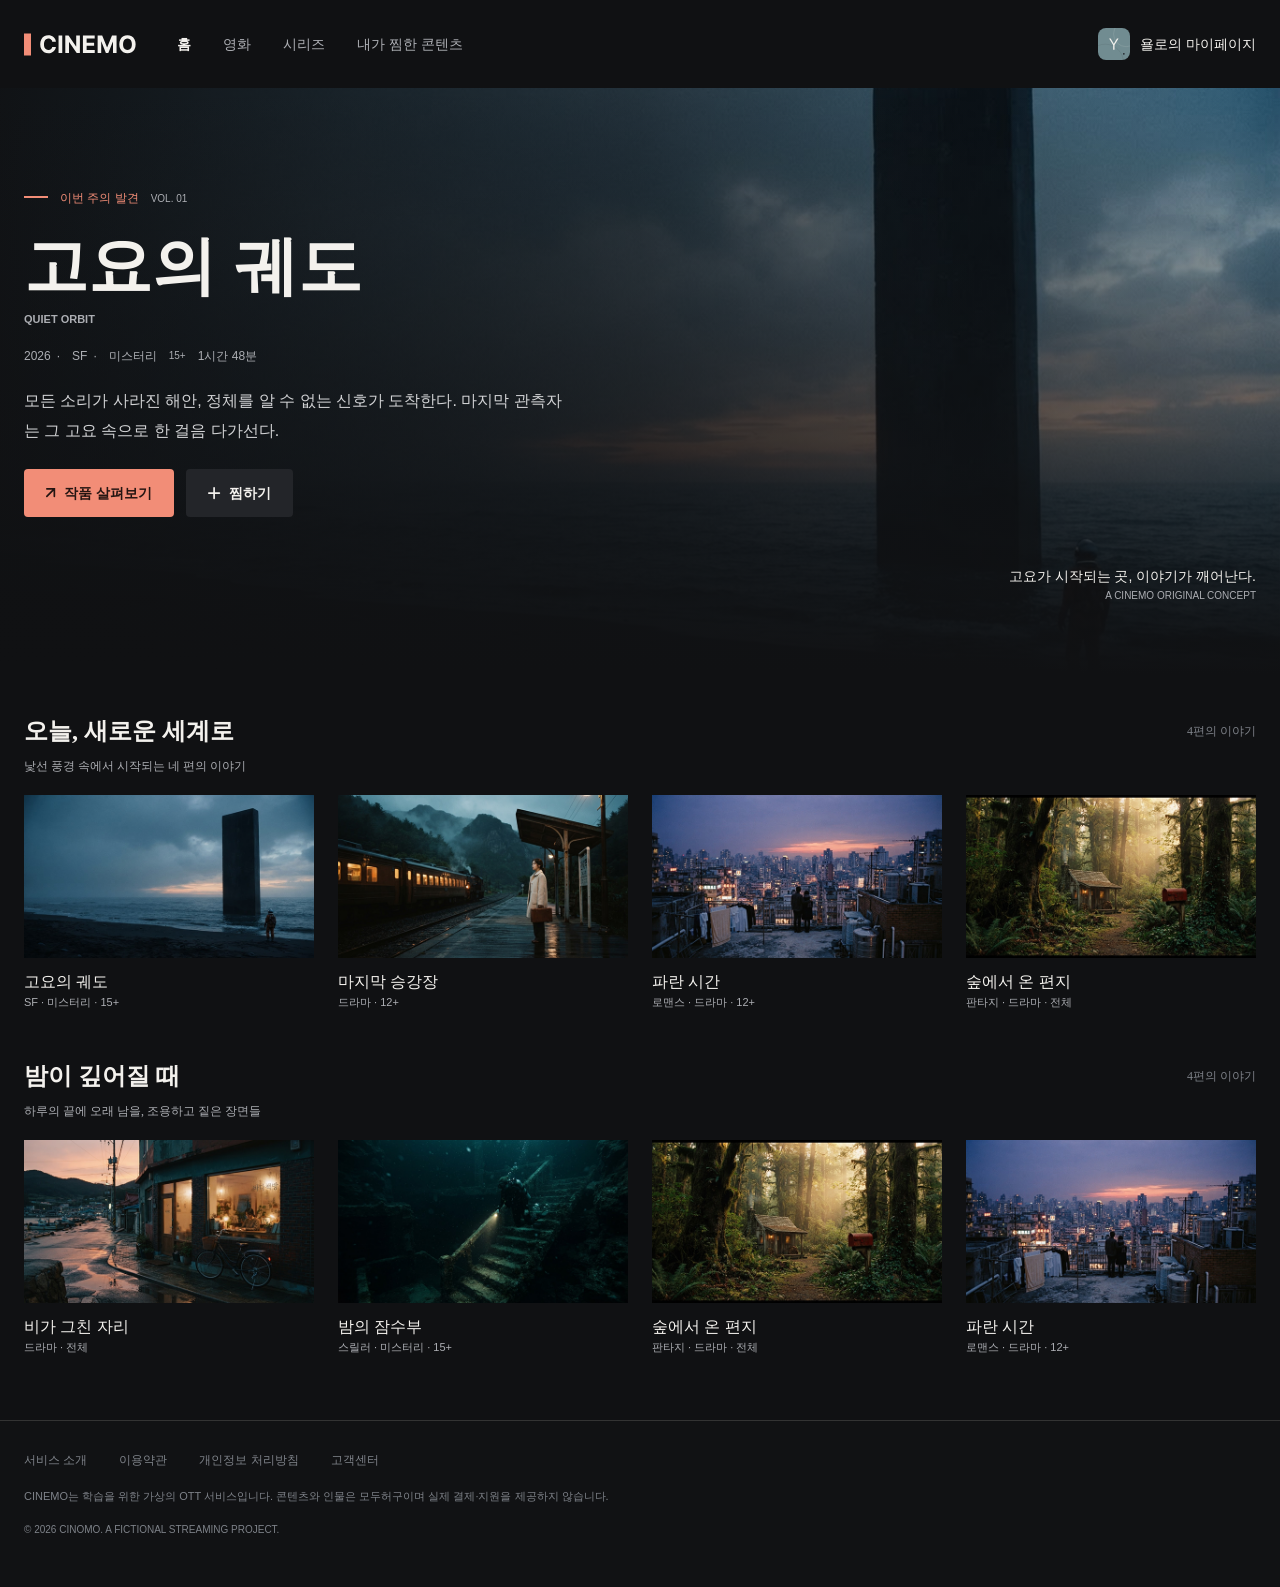
==== commit c0a6f286: "수정완료완료" ====
--- a/index.html
+++ b/index.html
@@ -81,103 +81,89 @@
           <p class="aside-ko">고요가 시작되는 곳, 이야기가 깨어난다.</p>
           <p class="aside-en">A CINEMO ORIGINAL CONCEPT</p>
         </div>
-     </div>
-        <div class="Content-collection">
-          <article class="Collection-introduction">
-            <header class="Section-heading">
-              <h2 class="title">오늘, 새로운 세계로</h2>
+      </div>
+        <article>
+          <div class="Content-collection">
+            <article class="Collection-introduction">
+              <header class="Section-heading">
+                <h2 class="title">오늘, 새로운 세계로</h2>
+                <p class="section-note">4편의 이야기</p>
+              </header>
+              <div class="Collection-description">
+                <p>낯선 풍경 속에서 시작되는 네 편의 이야기</p>
+              </div>
+            </article>
+            <ul class="Horizontal-scroll-content">
+              <li class="content-card-1">
+                <img src="./assets/Image quiet-orbit.png" class="mobile"alt=""/>
+                  <figcaption class="Content-details">
+                    <p>고요의 궤도</p>
+                    <p>SF · 미스터리 · 15+</p>
+                  </figcaption>
+              </li>
+              <li class="content-card-2">
+                <img src="./assets/Image last-platform.png" alt=""/>
+                  <figcaption class="Content-details">
+                    <p>마지막 승강장</p>
+                    <p>드라마 · 12+</p>
+                  </figcaption>
+              </li>
+              <li class="content-card-3">
+                <img src="./assets/Image blue-hour.png" alt=""/>
+                <figcaption class="Content-details">
+                  <p>파란 시간</p>
+                  <p>로맨스 · 드라마 · 12+</p>
+                </figcaption>
+              </li>
+              <li class="content-card-4">
+                <img src="./assets/Image forest-letter.png" alt=""/>
+                <figcaption class="Content-details">
+                  <p>숲에서 온 편지</p>
+                  <p>판타지 · 드라마 · 전체</p>
+                </figcaption>
+              </li>
+            </ul>
+          </div>
+          <div class="Content-collection-2">
+            <header class="Section-heading-2">
+              <h2 class="title">밤이 깊어질 때</h2>
               <p class="section-note">4편의 이야기</p>
             </header>
-            <div class="Collection-description">
-              <p>낯선 풍경 속에서 시작되는 네 편의 이야기</p>
-           </div>
-          </article>
-          <section class="Horizontal-scroll-content">
-            <article>
-              <figure class="content-card-1">
-                <img src="./assets/Image quiet-orbit.png" />
+            <div class="Collection-description-2">
+              <p>하루의 끝에 오래 남을, 조용하고 짙은 장면들</p>
+            </div>
+            <ul class="Horizontal-scroll-content">
+              <li class="content-card-1">
+                <img src="./assets/Image after-rain.png" alt=""/>
+                 <figcaption class="Content-details">
+                  <p>비가 그친 자리</p>
+                  <p>드라마 · 전체</p>
+                </figcaption>
+              </li>
+              <li class="content-card-2">
+                <img src="./assets/Image night-diver.png" alt=""/>
                 <figcaption class="Content-details">
-                  <h3>고요의 궤도</h3>
-                  <p>SF · 미스터리 · 15+</p>
+                  <p>밤의 잠수부</p>
+                  <p>스릴러 · 미스터리 · 15+</p>
                 </figcaption>
-              </figure>
-            </article>
-            <article>
-              <figure class="content-card-2">
-                <img src="./assets/Image last-platform.png" />
+              </li>
+              <li class="content-card-3">
+                <img src="./assets/Image forest-letter.png" alt=""/>
                 <figcaption class="Content-details">
-                  <h3>마지막 승강장</h3>
-                  <p>드라마 · 12+</p>
+                  <p>숲에서 온 편지</p>
+                  <p>판타지 · 드라마 · 전체</p>
                 </figcaption>
-              </figure>
-            </article>
-            <article>
-              <figure class="content-card-3">
-                <img src="./assets/Image blue-hour.png" />
+              </li>
+              <li class="content-card-4">
+                <img src="./assets/Image blue-hour.png" alt=""/>
                 <figcaption class="Content-details">
-                  <h3>파란 시간</h3>
+                  <p>파란 시간</p>
                   <p>로맨스 · 드라마 · 12+</p>
                 </figcaption>
-              </figure>
-            </article>
-            <article>
-              <figure class="content-card-4">
-                <img src="./assets/Image forest-letter.png" />
-                <figcaption class="Content-details">
-                  <h3>숲에서 온 편지</h3>
-                  <p>판타지 · 드라마 · 전체</p>
-                </figcaption>
-              </figure>
-            </article>
-          </section>
-        </div>
-        <div>
-          <header class="Section-heading">
-            <h2 class="title">밤이 깊어질 때</h2>
-            <p class="section-note">4편의 이야기</p>
-          </header>
-          <div class="Collection-description">
-            <p>하루의 끝에 오래 남을, 조용하고 짙은 장면들</p>
+              </li>
+            </ul>
           </div>
-          <section class="Horizontal-scroll-content">
-            <article>
-              <figure class="content-card-1">
-                <img src="./assets/Image after-rain.png" />
-                <figcaption class="Content-details">
-                  <h3>비가 그친 자리</h3>
-                  <p>드라마 · 전체</p>
-                </figcaption>
-              </figure>
-            </article>
-            <article>
-              <figure class="content-card-2">
-                <img src="./assets/Image night-diver.png" />
-                <figcaption class="Content-details">
-                  <h3>밤의 잠수부</h3>
-                  <p>스릴러 · 미스터리 · 15+</p>
-                </figcaption>
-              </figure>
-            </article>
-            <article>
-              <figure class="content-card-3">
-                <img src="./assets/Image forest-letter.png" />
-                <figcaption class="Content-details">
-                  <h3>숲에서 온 편지</h3>
-                  <p>판타지 · 드라마 · 전체</p>
-                </figcaption>
-              </figure>
-            </article>
-            <article>
-              <figure class="content-card-4">
-                <img src="./assets/Image blue-hour.png" />
-                <figcaption class="Content-details">
-                  <h3>파란 시간</h3>
-                  <p>로맨스 · 드라마 · 12+</p>
-                </figcaption>
-              </figure>
-            </article>
-          </section>
-        </div>
+        </article>
     </main>
     <footer class="footer">
         <div class="footer-inner">
--- a/styles/style.css
+++ b/styles/style.css
@@ -16,7 +16,7 @@
 .scene {
   display: flex;
   flex-direction: column;
-  aling-items: center;
+  align-items: center;
   background-color: #101113;
   color: #f3f1ed;
   font-family: "Noto Sans KR", sans-serif;
@@ -123,11 +123,11 @@
 }
 
 .header {
+  width: 100%;
   max-width: 1440px;
   margin: 0 auto;
-  width: 100%;
   height: 88px;
-  padding: 0 64px;
+  padding: 0 24px;
   background-color: #101113;
   display: flex;
   align-items: center;
@@ -195,20 +195,24 @@
   display: none;
 }
 .footer {
+  margin: 0 auto;
   width: 100%;
   max-width: 1440px;
-  margin: 0 auto;
   height: 166px;
   flex-shrink: 0;
   background-color: #111214;
   border-top: 1px solid #333333;
-  padding: 40px 64px;
+  padding-top: 40px 24px;
 }
 .footer-inner {
   width: 100%;
   height: 166px;
-  padding: 30px 0;
+  padding: 30px 24px;
   box-sizing: border-box;
+}
+
+.second {
+  padding-bottom: 64px;
 }
 .footer-nav {
   display: flex;
@@ -254,8 +258,8 @@
   background-size: 100% 100%;
   background-repeat: no-repeat;
   display: flex;
-  justify-content:space-between;
-  padding: 0 64px;
+  justify-content: space-between;
+  padding: 0 24px;
 }
 
 .hero-story {
@@ -457,7 +461,6 @@
 
 /* Tablet */
 @media (max-width: 1023px) {
-
 }
 
 /* Mobile */
@@ -515,7 +518,7 @@
   .footer-inner {
     width: 100%;
     height: 100%;
-    padding: 32px 24px;
+    padding: 32px 16px;
     box-sizing: border-box;
     display: flex;
     flex-direction: column;
@@ -534,15 +537,15 @@
     background-image:
       linear-gradient(to bottom, rgba(16, 17, 19, 0), rgba(16, 17, 19, 1)),
       url(../assets/Hero\ quiet-orbit\ \(1\).jpg);
-    background-size:contain;
+    background-size: cover;
     background-repeat: no-repeat;
-    background-position: center top;
+    background-position: 100% top;
     display: flex;
     flex-direction: column;
     justify-content: center;
     align-items: center;
     min-height: 0;
-    padding: 0 24px;
+    padding: 0 16px;
   }
   .hero-story {
     box-sizing: border-box;
@@ -561,39 +564,100 @@
   .hero-aside {
     display: none;
   }
+  .Horizontal-scroll-content {
+    overflow-x: auto;
+    display: flex;
+  }
+  .content-card-1,
+  .content-card-2,
+  .content-card-3,
+  .content-card-4 {
+    flex: 0 0 70%;
+  }
+  .Content-details {
+    padding-bottom: 20px;
+  }
+
+  .section-note {
+    display: none;
+  }
+  .title {
+    font-size: 20px;
+  }
+  .Horizontal-scroll-content-2 {
+    display: grid;
+    grid-template-columns: repeat(2, minmax(0, 1fr));
+    gap: 16px;
+    width: 100%;
+  }
+}
+
+.Content-details {
+  margin-top: 12px;
 }
 
 .Content-collection {
-  padding-bottom: 48px;
   height: auto;
+  margin-top: 40px;
+}
+.Content-collection-2 {
+  margin-top: 48px;
+  margin-bottom: 64px;
+}
+
+.Content-collection-3 {
+  margin-top: 48px;
+  margin-bottom: 64px;
 }
 
 .Collection-introduction {
   padding-bottom: 20px;
+  padding: 0 24px;
 }
 
 .Section-heading {
   display: flex;
   flex-direction: row;
   justify-content: space-between;
-  padding-left: 64px;
-  padding-right: 64px;
   padding-bottom: 8px;
 }
 
+.Section-heading-2 {
+  display: flex;
+  flex-direction: row;
+  justify-content: space-between;
+  padding-bottom: 8px;
+  padding-left: 24px;
+  padding-right: 24px;
+}
+
 .Collection-description {
-  padding-left: 64px;
-  padding-right: 64px;
   justify-content: flex-start;
   font-size: 12px;
   color: #acaeb3;
   font-family: "Noto Sans KR";
-  font-weight: regular;
+  font-weight: normal;
+  padding-bottom: 20px;
+}
+
+.Collection-description-2 {
+  justify-content: flex-start;
+  font-size: 12px;
+  color: #acaeb3;
+  font-family: "Noto Sans KR";
+  font-weight: normal;
+  padding: 0 24px;
+  padding-bottom: 20px;
 }
 
 .Collection-description > p {
   margin: 0;
 }
+
+.Collection-description-2 > p {
+  margin: 0;
+}
+
 .section-note {
   align-self: center;
   color: #7e8289;
@@ -622,12 +686,33 @@
   flex-direction: row;
   justify-content: space-between;
   gap: 24px;
-  padding-left: 64px;
-  padding-right: 64px;
   width: 100%;
-}
+  padding-left: 24px;
+  padding-right: 24px;
+}
+
+.Horizontal-scroll-content-2 {
+  display: flex;
+  flex-direction: row;
+  justify-content: space-between;
+  gap: 24px;
+}
+
 .Horizontal-scroll-content article {
   flex: 1;
+  min-width: 0;
+}
+
+.Content-details p:nth-child(1) {
+  color: #f3f1ed;
+  font-size: 16px;
+  font-weight: medium;
+}
+
+.Content-details p:nth-child(2) {
+  font-size: 11px;
+  color: #acaeb3;
+  font-weight: regular;
 }
 
 .end {
@@ -689,8 +774,6 @@
   display: flex;
   flex-direction: row;
   align-items: center;
-
-  height: 152px;
   opacity: 1;
   border-radius: 4px;
   gap: 28px;
@@ -706,7 +789,6 @@
   margin-left: auto;
   white-space: nowrap;
   background-color: #1a1c1f;
-  width: 138px;
   height: 48px;
   padding-right: 22px;
   padding-left: 22px;
@@ -746,7 +828,7 @@
   align-items: center;
 }
 
-.note {
+.note-2 {
   height: 16px;
   font-family: Noto Sans KR;
   font-weight: 400;
@@ -790,12 +872,9 @@
   height: 29px;
   font-size: 24px;
   color: #f3f1ed;
-}
-hr {
-  margin: 24px 0;
-  border: none;
-  border-top: 1px solid;
-}
+  margin: 0px 0px 24px;
+}
+
 .profile-b-text {
   display: flex;
   flex-direction: row;
@@ -814,8 +893,7 @@
 .mypage-2 {
   width: 100%;
   margin: 0 auto;
-
-  padding: 56px 64px 65.5px;
+  max-width: 1440px;
 }
 .line {
   color: #303237;
@@ -830,6 +908,8 @@
   font-size: 13px;
   font-weight: 400;
   color: #f28d77;
+  cursor: pointer;
+  transition: 0.15s;
 }
 .title-b-logout {
   font-size: 11px;
@@ -840,29 +920,51 @@
   font-size: 13px;
   font-weight: 400;
   color: #acaeb3;
+  cursor: pointer;
+  transition: 0.15s;
 }
 .title-logout {
   display: flex;
   justify-content: space-between;
+  padding: 24px 0px;
 }
 .title-email {
   grid-template-columns: 100px 1fr auto;
   display: grid;
+  border-top: 1px solid #303237;
+  padding: 24px 0px;
+  border-top: 1px solid #303237;
 }
 .title-password {
   grid-template-columns: 100px 1fr auto;
   display: grid;
+  border-top: 1px solid #303237;
+  padding: 24px 0px;
 }
 .title-membership {
   grid-template-columns: 100px 1fr auto;
   display: grid;
+  border-top: 1px solid #303237;
+  padding: 24px 0px;
 }
 .title-language {
   grid-template-columns: 100px 1fr auto;
   display: grid;
+  border-top: 1px solid #303237;
+  padding: 24px 0px;
+  border-bottom: 1px solid #303237;
 }
 .title-setting {
   margin: 48px 0px 0px;
+}
+.profile-text {
+  display: flex;
+  flex-direction: column;
+  gap: 8px;
+}
+.button-more {
+  display: flex;
+  align-items: center;
 }
 
 .content-card-44 {
@@ -875,3 +977,137 @@
   padding-left: 64px;
   padding-right: 64px;
 }
+/* 기본: Desktop (1024px 이상) */
+
+/* Tablet */
+@media (max-width: 1023px) {
+}
+
+/* Mobile */
+@media (max-width: 767px) {
+  .header {
+    width: 100%;
+    height: 120px;
+    padding: 16px 24px;
+    background-color: #101113;
+
+    display: flex;
+    justify-content: space-between;
+    align-items: flex-start;
+    box-sizing: border-box;
+  }
+  .header-left {
+    display: flex;
+    flex-direction: column;
+    align-items: flex-start;
+    gap: 35px;
+    min-width: 0;
+  }
+  .logo {
+    margin: 5px;
+  }
+  .logo svg {
+    display: block;
+    width: 113px;
+    height: 29px;
+  }
+  .nav {
+    display: flex;
+    align-items: center;
+    gap: 20px;
+    white-space: nowrap;
+  }
+  .mypage .avatar {
+    display: block;
+    width: 32px;
+    height: 32px;
+    gap: 8px;
+  }
+  .mypage span {
+    display: none;
+  }
+  .footer {
+    width: 100%;
+    max-width: 100%;
+    height: 170px;
+    padding: 0;
+    box-sizing: border-box;
+    background-color: #111214;
+    border-top: 1px solid #303237;
+  }
+  .footer-inner {
+    width: 100%;
+    height: 100%;
+    padding: 32px 16px;
+    box-sizing: border-box;
+    display: flex;
+    flex-direction: column;
+    gap: 20px;
+  }
+  .footer-nav {
+    display: flex;
+    flex-wrap: nowrap;
+    gap: 10px;
+    margin-bottom: 0;
+  }
+  .footer-description {
+    margin-bottom: 0;
+  }
+  .hero-banner {
+    background-image:
+      linear-gradient(to bottom, rgba(16, 17, 19, 0), rgba(16, 17, 19, 1)),
+      url(../assets/Hero\ quiet-orbit\ \(1\).jpg);
+    background-size: cover;
+    background-repeat: no-repeat;
+    background-position: 100% top;
+    display: flex;
+    flex-direction: column;
+    justify-content: center;
+    align-items: center;
+    min-height: 0;
+    padding: 0 16px;
+  }
+  .hero-story {
+    box-sizing: border-box;
+    width: 100%;
+    padding-top: 260px;
+    padding-bottom: 36px;
+    padding-right: 24px;
+    gap: 20px;
+  }
+  .title-ko {
+    font-size: 40px;
+  }
+  .hero-summary {
+    font-size: 14px;
+  }
+  .hero-aside {
+    display: none;
+  }
+  .Horizontal-scroll-content {
+    overflow-x: auto;
+    display: flex;
+  }
+  .content-card-1,
+  .content-card-2,
+  .content-card-3,
+  .content-card-4 {
+    flex: 0 0 70%;
+  }
+  .Content-details {
+    padding-bottom: 20px;
+  }
+
+  .section-note {
+    display: none;
+  }
+  .title {
+    font-size: 20px;
+  }
+  .Horizontal-scroll-content-2 {
+    display: grid;
+    grid-template-columns: repeat(2, minmax(0, 1fr));
+    gap: 16px;
+    width: 100%;
+  }
+}
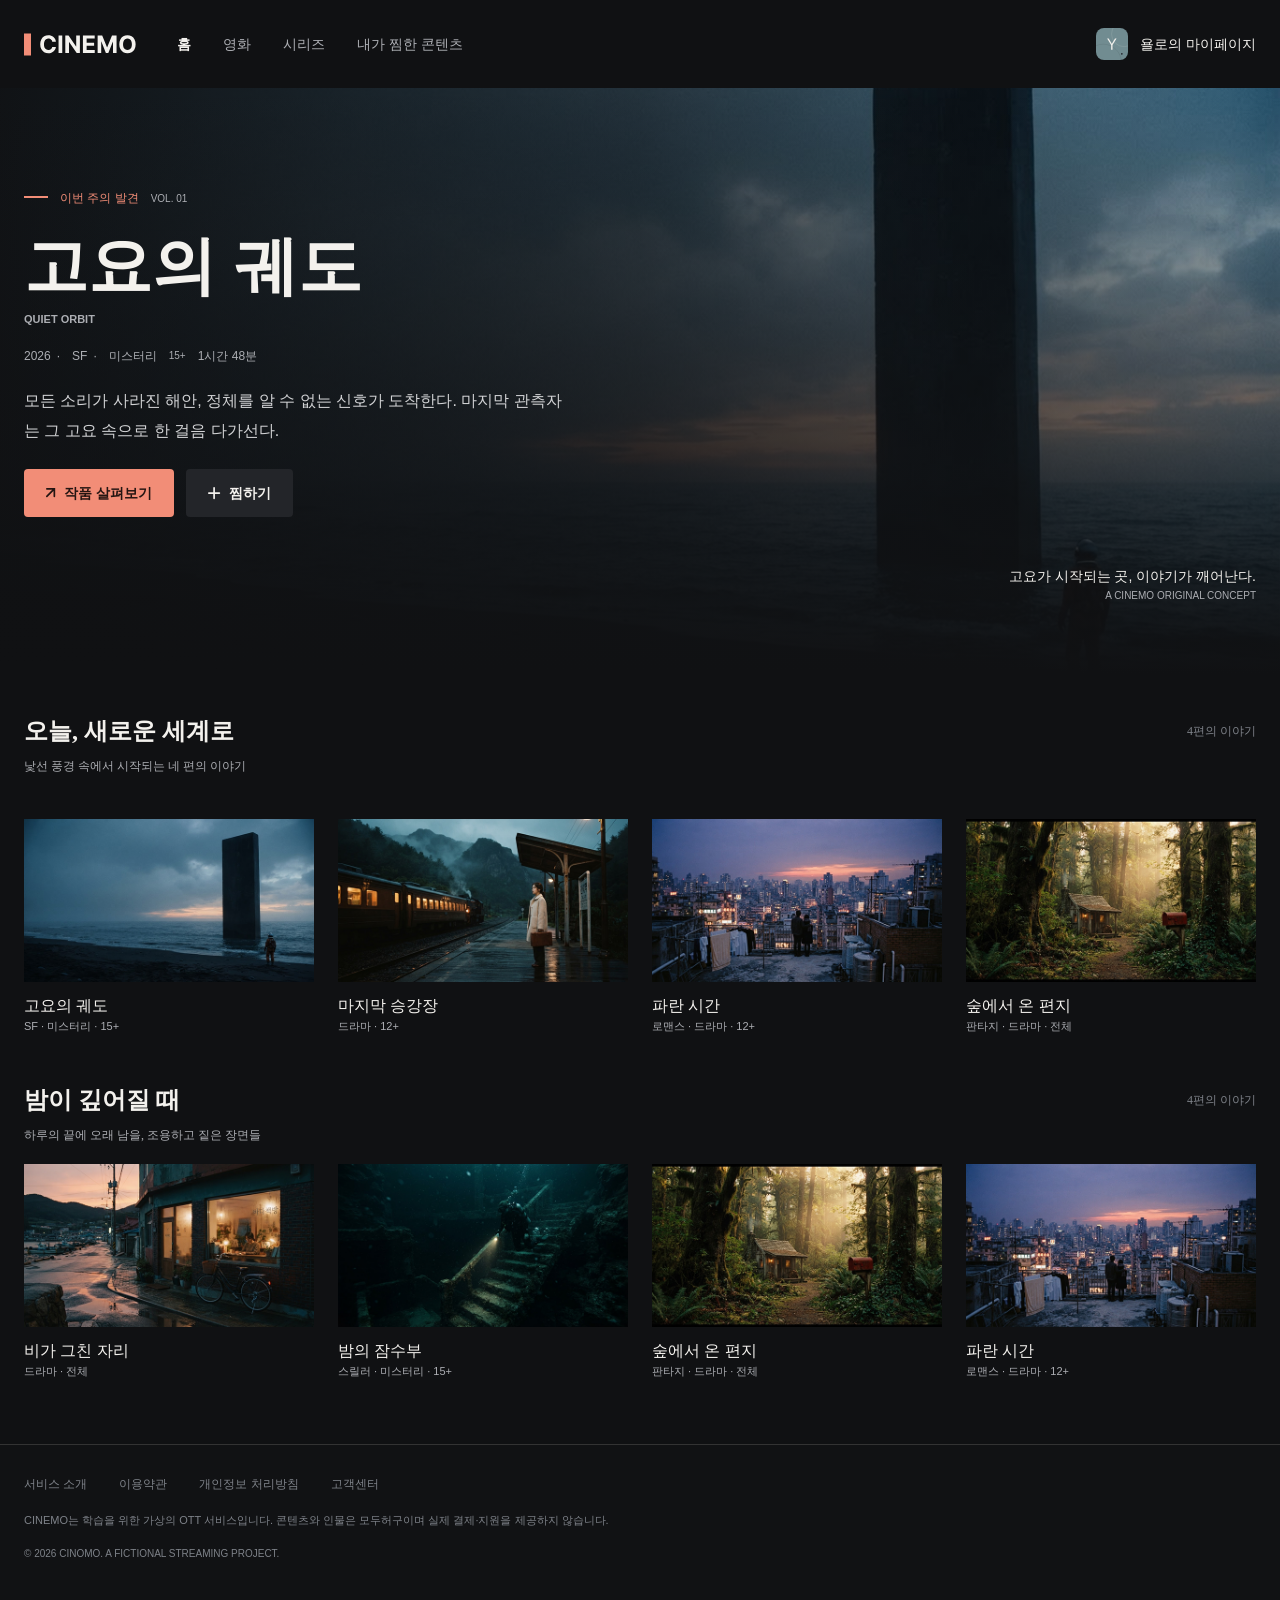
==== commit e51ea35a: "완료본" ====
--- a/index.html
+++ b/index.html
@@ -84,11 +84,11 @@
       </div>
         <article>
           <div class="Content-collection">
-            <article class="Collection-introduction">
-              <header class="Section-heading">
+            <article class="Collection-introduction-Main">
+              <div class="Section-heading">
                 <h2 class="title">오늘, 새로운 세계로</h2>
                 <p class="section-note">4편의 이야기</p>
-              </header>
+              </div>
               <div class="Collection-description">
                 <p>낯선 풍경 속에서 시작되는 네 편의 이야기</p>
               </div>
@@ -125,10 +125,10 @@
             </ul>
           </div>
           <div class="Content-collection-2">
-            <header class="Section-heading-2">
+            <div class="Section-heading-2">
               <h2 class="title">밤이 깊어질 때</h2>
               <p class="section-note">4편의 이야기</p>
-            </header>
+            </div>
             <div class="Collection-description-2">
               <p>하루의 끝에 오래 남을, 조용하고 짙은 장면들</p>
             </div>
--- a/styles/style.css
+++ b/styles/style.css
@@ -3,6 +3,16 @@
   padding: 0;
   box-sizing: border-box;
 }
+.all-main {
+  display: flex;
+  flex-direction: column;
+  justify-content: center;
+  align-items: center;
+  max-width: 1440px;
+  width: 100%;
+  margin: 0% auto;
+  padding-top: 116px;
+}
 
 body {
   min-height: 100vh;
@@ -16,10 +26,13 @@
 .scene {
   display: flex;
   flex-direction: column;
-  align-items: center;
+  gap: 16px;
   background-color: #101113;
   color: #f3f1ed;
   font-family: "Noto Sans KR", sans-serif;
+  padding-bottom: 40px;
+  padding-left: 40px;
+  padding-right: 40px;
 }
 .scene-description {
   font-family: "inter", sans-serif;
@@ -57,7 +70,7 @@
   width: 728px;
   height: 209px;
   gap: 40px;
-  margin: 56px auto;
+  padding-top: 16px;
 }
 .img-con {
   position: relative;
@@ -78,6 +91,13 @@
   color: #f3f1ed;
 }
 
+.teo {
+  display: flex;
+  flex-direction: column;
+  justify-content: center;
+  gap: 12px 6px;
+}
+
 .yolo {
   font-family: "Noto Sans kR", sans-serif;
   font-style: medium;
@@ -86,18 +106,22 @@
   line-height: 100%;
   text-align: center;
   color: #f3f1ed;
-  margin-top: 16px;
-}
-
-.note {
+  padding-top: 15px;
+}
+.note-book {
   font-family: "Noto Sans kR", sans-serif;
   font-style: regular;
   font-weight: 400;
   font-size: 11px;
   line-height: 100%;
+  color: #acaeb3;
   text-align: center;
-  color: #acaeb3;
-  margin-top: 12px;
+}
+
+.pencil-box {
+  display: flex;
+  justify-content: center;
+  padding-top: 60px;
 }
 
 .profile-manage {
@@ -111,6 +135,16 @@
   gap: 8px;
   margin: 56px auto 0;
 }
+.pencil {
+  display: flex;
+  justify-content: center;
+  align-items: center;
+  width: 138px;
+  height: 48px;
+  border: 1px solid #303237;
+  padding: 22px 0px;
+  gap: 8px;
+}
 .profile-settings {
   font-family: "Noto Sans kR", sans-serif;
   font-style: bold;
@@ -119,20 +153,43 @@
   line-height: 100%;
   color: #f3f1ed;
   gap: 8px;
-  margin-right: 8px;
-}
-
+  text-align: center;
+}
+.end-end {
+  font-family: "Noto Sans kR", sans-serif;
+  font-style: regular;
+  font-weight: 400;
+  font-size: 11px;
+  font-family: "Noto Sans KR";
+  color: #7e8289;
+  text-align: center;
+  line-height: 100%;
+  padding-top: 120px;
+}
 .header {
   width: 100%;
   max-width: 1440px;
   margin: 0 auto;
   height: 88px;
+  background-color: #101113;
+  display: flex;
+  align-items: center;
+  justify-content: space-between;
   padding: 0 24px;
+}
+
+.header2 {
+  width: 100%;
+  max-width: 1440px;
+  margin: 0 auto;
+  height: 88px;
   background-color: #101113;
   display: flex;
   align-items: center;
   justify-content: space-between;
-}
+  padding: 0 24px;
+}
+
 .header-left {
   display: flex;
   align-items: center;
@@ -204,6 +261,7 @@
   border-top: 1px solid #333333;
   padding-top: 40px 24px;
 }
+
 .footer-inner {
   width: 100%;
   height: 166px;
@@ -457,7 +515,457 @@
   line-height: 100%;
 }
 
-/* 기본: Desktop (1024px 이상) */
+.Content-details {
+  margin-top: 12px;
+}
+
+.Content-collection {
+  height: auto;
+  margin-top: 40px;
+}
+.Content-collection-2 {
+  margin-top: 48px;
+  margin-bottom: 64px;
+}
+
+.Content-collection-3 {
+  margin-top: 48px;
+  margin-bottom: 64px;
+}
+
+.Collection-introduction-Main {
+  margin-bottom: 24px;
+  padding: 0 24px;
+}
+
+.Collection-introduction {
+  margin-bottom: 24px;
+}
+
+.Section-heading {
+  display: flex;
+  flex-direction: row;
+  justify-content: space-between;
+  padding-bottom: 8px;
+}
+
+.Section-heading-2 {
+  display: flex;
+  flex-direction: row;
+  justify-content: space-between;
+  padding-bottom: 8px;
+  padding-left: 24px;
+  padding-right: 24px;
+}
+
+.Collection-description {
+  justify-content: flex-start;
+  font-size: 12px;
+  color: #acaeb3;
+  font-family: "Noto Sans KR";
+  font-weight: normal;
+  padding-bottom: 20px;
+}
+
+.Collection-description-2 {
+  justify-content: flex-start;
+  font-size: 12px;
+  color: #acaeb3;
+  font-family: "Noto Sans KR";
+  font-weight: normal;
+  padding: 0 24px;
+  padding-bottom: 20px;
+}
+
+.Collection-description > p {
+  margin: 0;
+}
+
+.Collection-description-2 > p {
+  margin: 0;
+}
+
+.section-note {
+  align-self: center;
+  color: #7e8289;
+  font-size: 12px;
+  font-family: "Noto Sans KR";
+}
+
+.title {
+  color: #f3f1ed;
+  font-size: 24px;
+  font-weight: bold;
+  font-family: "Noto Sans KR";
+  text-align: left;
+  margin: 0;
+}
+h3 {
+  font-size: 16px;
+  color: #f3f1ed;
+  gap: 8px;
+  margin-right: 8px;
+  font-weight: Medium;
+}
+
+.Horizontal-scroll-content {
+  display: flex;
+  flex-direction: row;
+  justify-content: space-between;
+  gap: 24px;
+  width: 100%;
+  padding-left: 24px;
+  padding-right: 24px;
+}
+
+.Horizontal-scroll-content-2 {
+  display: flex;
+  flex-direction: row;
+  justify-content: space-between;
+  gap: 24px;
+}
+
+.Horizontal-scroll-content article {
+  flex: 1;
+  min-width: 0;
+}
+
+.Content-details p:nth-child(1) {
+  color: #f3f1ed;
+  font-size: 16px;
+  font-weight: medium;
+}
+
+.Content-details p:nth-child(2) {
+  font-size: 11px;
+  color: #acaeb3;
+  font-weight: regular;
+}
+
+.end {
+  margin-top: 150px;
+  font-family: "Noto Sans kR", sans-serif;
+  font-style: regular;
+  font-weight: 400;
+  font-size: 11px;
+  font-family: "Noto Sans KR";
+  color: #7e8289;
+  text-align: center;
+  line-height: 100%;
+}
+
+.content-card-11 {
+  position: relative;
+  margin-left: 0;
+  margin-right: 0;
+}
+
+.checkbox {
+  position: absolute;
+  top: 10px;
+  right: 10px;
+  width: 28px;
+  height: 28px;
+}
+
+.content-card-22 {
+  margin-left: 0;
+  margin-right: 0;
+  position: relative;
+}
+
+.content-card-33 {
+  position: relative;
+  margin-left: 0;
+}
+
+.sub-title {
+  color: #f28d77;
+  font-size: 11px;
+  margin-top: 56px;
+}
+.mypage {
+  color: #f3f1ed;
+  font-size: 40px;
+  font-weight: 700;
+  gap: 12px;
+}
+.description {
+  color: #acaeb3;
+  font-size: 15px;
+}
+.mainpage {
+  display: flex;
+  flex-direction: column;
+  gap: 12px;
+}
+
+.mypage-profile {
+  border: 1px solid #1a1c1f;
+  display: flex;
+  flex-direction: row;
+  align-items: center;
+  opacity: 1;
+  border-radius: 4px;
+  gap: 28px;
+  background-color: #303237;
+  padding: 28px;
+  margin: 48px 0px 0px;
+}
+.button-profile {
+  border: 1px solid #303237;
+  display: flex;
+  flex-direction: row;
+  align-items: center;
+  margin-left: auto;
+  white-space: nowrap;
+  background-color: #1a1c1f;
+  height: 48px;
+  padding-right: 22px;
+  padding-left: 22px;
+  gap: 8px;
+  opacity: 1;
+  border-radius: 4px;
+  border-width: 1px;
+}
+
+.profile-change {
+  font-size: 14px;
+  width: 68px;
+  height: 17px;
+  color: #f3f1ed;
+  opacity: 1;
+  font-family: Noto Sans KR;
+  font-weight: 700;
+  font-size: 14px;
+  line-height: 100%;
+  letter-spacing: 0%;
+}
+.name {
+  color: #f3f1ed;
+  width: 52px;
+  font-size: 28px;
+  font-weight: 700;
+}
+.profile-info {
+  width: 54px;
+  height: 13px;
+  opacity: 1;
+  font-family: Noto Sans KR;
+  font-weight: 400;
+  font-size: 11px;
+  color: #f28d77;
+  display: flex;
+  align-items: center;
+}
+
+.note-2 {
+  height: 16px;
+  font-family: Noto Sans KR;
+  font-weight: 400;
+  font-size: 13px;
+  color: #acaeb3;
+  text-align: left;
+}
+.calendar {
+  opacity: 1;
+  font-family: Noto Sans KR;
+  font-size: 11px;
+  color: #7e8289;
+}
+.calendar-2 {
+  display: none;
+}
+
+.mypage-bigmore {
+  display: flex;
+  width: 100%;
+  justify-content: space-between;
+}
+.mypage-big-profile {
+  display: flex;
+  flex-direction: row;
+  gap: 20px;
+}
+
+.mypage-img {
+  width: 88px;
+  height: 88px;
+  border-radius: 8px;
+  align-items: center;
+  position: relative;
+  display: inline-block;
+}
+.profile-img {
+  width: 100%;
+  height: 100%;
+  border-radius: 1px;
+  display: flex;
+  align-items: center;
+  justify-content: center;
+}
+
+.text-y {
+  position: absolute;
+  top: 50%;
+  left: 50%;
+  transform: translate(-50%, -50%);
+  display: flex;
+  color: #f3f1ed;
+  font-size: 42.24px;
+}
+.setting {
+  height: 29px;
+  font-size: 24px;
+  color: #f3f1ed;
+  margin: 0px 0px 24px;
+}
+
+.profile-b-text {
+  display: flex;
+  flex-direction: row;
+  gap: 8px;
+  align-items: center;
+}
+
+.b-label {
+  width: 180px;
+  height: 17px;
+  font-size: 14px;
+  font-family: Noto Sans KR;
+  font-weight: 400px;
+  color: #acaeb3;
+}
+.mypage-2 {
+  width: 100%;
+  max-width: 1440px;
+  margin: 0 auto;
+  padding: 0 24px 24px;
+}
+.line {
+  color: #303237;
+}
+.b-password {
+  font-size: 14px;
+  font-weight: 400;
+  color: #f3f1ed;
+  margin: 0px 24px;
+}
+.b-style {
+  font-size: 13px;
+  font-weight: 400;
+  color: #f28d77;
+  cursor: pointer;
+  transition: 0.15s;
+}
+.title-b-logout {
+  font-size: 11px;
+  font-weight: 400;
+  color: #7e8289;
+}
+.text-logout {
+  font-size: 13px;
+  font-weight: 400;
+  color: #acaeb3;
+  cursor: pointer;
+  transition: 0.15s;
+}
+.title-logout {
+  display: flex;
+  justify-content: space-between;
+  padding: 24px 0px;
+}
+.title-email {
+  grid-template-columns: 100px 1fr auto;
+  display: grid;
+  border-top: 1px solid #303237;
+  padding: 24px 0px;
+  border-top: 1px solid #303237;
+}
+.title-password {
+  grid-template-columns: 100px 1fr auto;
+  display: grid;
+  border-top: 1px solid #303237;
+  padding: 24px 0px;
+}
+.title-membership {
+  grid-template-columns: 100px 1fr auto;
+  display: grid;
+  border-top: 1px solid #303237;
+  padding: 24px 0px;
+}
+.title-language {
+  grid-template-columns: 100px 1fr auto;
+  display: grid;
+  border-top: 1px solid #303237;
+  padding: 24px 0px;
+  border-bottom: 1px solid #303237;
+}
+.title-setting {
+  margin: 48px 0px 0px;
+}
+.profile-text {
+  display: flex;
+  flex-direction: column;
+  gap: 8px;
+}
+.button-more {
+  display: flex;
+  align-items: center;
+}
+
+.content-card-44 {
+  position: relative;
+  margin-left: 0;
+  margin-right: 0;
+}
+
+.page-setting {
+  padding-left: 64px;
+  padding-right: 64px;
+}
+
+.checkbox-container {
+  position: absolute;
+  top: 10px;
+  right: 10px;
+  width: 28px;
+  height: 28px;
+  border-radius: 4px;
+  background-color: #101113;
+}
+
+input[type="checkbox"] {
+  margin: 0;
+  width: 28px;
+  height: 28px;
+  opacity: 1;
+  cursor: pointer;
+  position: absolute;
+  top: 10px;
+  right: 10px;
+  appearance: none;
+
+  border: 0.3px solid #1a1c1f;
+  background-color: #1a1c1f;
+  opacity: 0;
+}
+input + label {
+  display: none;
+  justify-content: center;
+  align-items: center;
+  width: 28px;
+  height: 28px;
+  position: absolute;
+  top: 50%;
+  left: 50%;
+  transform: translate(-50%, -50%);
+  cursor: pointer;
+}
+
+input[type="checkbox"]:checked + label {
+  display: flex;
+}
 
 /* Tablet */
 @media (max-width: 1023px) {
@@ -468,7 +976,7 @@
   .header {
     width: 100%;
     height: 120px;
-    padding: 16px 24px;
+    padding: 16px 16px;
     background-color: #101113;
 
     display: flex;
@@ -523,6 +1031,9 @@
     display: flex;
     flex-direction: column;
     gap: 20px;
+    padding-left: 24px;
+    padding-right: 24px;
+    padding-top: 40px;
   }
   .footer-nav {
     display: flex;
@@ -552,7 +1063,6 @@
     width: 100%;
     padding-top: 260px;
     padding-bottom: 36px;
-    padding-right: 24px;
     gap: 20px;
   }
   .title-ko {
@@ -590,524 +1100,111 @@
     gap: 16px;
     width: 100%;
   }
-}
-
-.Content-details {
-  margin-top: 12px;
-}
-
-.Content-collection {
-  height: auto;
-  margin-top: 40px;
-}
-.Content-collection-2 {
-  margin-top: 48px;
-  margin-bottom: 64px;
-}
-
-.Content-collection-3 {
-  margin-top: 48px;
-  margin-bottom: 64px;
-}
-
-.Collection-introduction {
-  padding-bottom: 20px;
-  padding: 0 24px;
-}
-
-.Section-heading {
-  display: flex;
-  flex-direction: row;
-  justify-content: space-between;
-  padding-bottom: 8px;
-}
-
-.Section-heading-2 {
-  display: flex;
-  flex-direction: row;
-  justify-content: space-between;
-  padding-bottom: 8px;
-  padding-left: 24px;
-  padding-right: 24px;
-}
-
-.Collection-description {
-  justify-content: flex-start;
-  font-size: 12px;
-  color: #acaeb3;
-  font-family: "Noto Sans KR";
-  font-weight: normal;
-  padding-bottom: 20px;
-}
-
-.Collection-description-2 {
-  justify-content: flex-start;
-  font-size: 12px;
-  color: #acaeb3;
-  font-family: "Noto Sans KR";
-  font-weight: normal;
-  padding: 0 24px;
-  padding-bottom: 20px;
-}
-
-.Collection-description > p {
-  margin: 0;
-}
-
-.Collection-description-2 > p {
-  margin: 0;
-}
-
-.section-note {
-  align-self: center;
-  color: #7e8289;
-  font-size: 12px;
-  font-family: "Noto Sans KR";
-}
-
-.title {
-  color: #f3f1ed;
-  font-size: 24px;
-  font-weight: bold;
-  font-family: "Noto Sans KR";
-  text-align: left;
-  margin: 0;
-}
-h3 {
-  font-size: 16px;
-  color: #f3f1ed;
-  gap: 8px;
-  margin-right: 8px;
-  font-weight: Medium;
-}
-
-.Horizontal-scroll-content {
-  display: flex;
-  flex-direction: row;
-  justify-content: space-between;
-  gap: 24px;
-  width: 100%;
-  padding-left: 24px;
-  padding-right: 24px;
-}
-
-.Horizontal-scroll-content-2 {
-  display: flex;
-  flex-direction: row;
-  justify-content: space-between;
-  gap: 24px;
-}
-
-.Horizontal-scroll-content article {
-  flex: 1;
-  min-width: 0;
-}
-
-.Content-details p:nth-child(1) {
-  color: #f3f1ed;
-  font-size: 16px;
-  font-weight: medium;
-}
-
-.Content-details p:nth-child(2) {
-  font-size: 11px;
-  color: #acaeb3;
-  font-weight: regular;
-}
-
-.end {
-  margin-top: 150px;
-  font-family: "Noto Sans kR", sans-serif;
-  font-style: regular;
-  font-weight: 400;
-  font-size: 11px;
-  font-family: "Noto Sans KR";
-  color: #7e8289;
-  text-align: center;
-  line-height: 100%;
-}
-
-.content-card-11 {
-  position: relative;
-  margin-left: 0;
-  margin-right: 0;
-}
-
-.checkbox {
-  position: absolute;
-  top: 10px;
-  right: 10px;
-  width: 28px;
-  height: 28px;
-}
-
-.content-card-22 {
-  margin-left: 0;
-  margin-right: 0;
-  position: relative;
-}
-
-.content-card-33 {
-  position: relative;
-  margin-left: 0;
-}
-
-.sub-title {
-  color: #f28d77;
-  font-size: 11px;
-}
-.mypage {
-  color: #f3f1ed;
-  font-size: 40px;
-  font-weight: 700;
-}
-.description {
-  color: #acaeb3;
-  font-size: 15px;
-}
-.mainpage {
-  display: flex;
-  flex-direction: column;
-}
-.mypage-profile {
-  border: 1px solid #1a1c1f;
-  display: flex;
-  flex-direction: row;
-  align-items: center;
-  opacity: 1;
-  border-radius: 4px;
-  gap: 28px;
-  background-color: #303237;
-  padding: 28px;
-  margin: 48px 0px 0px;
-}
-.button-profile {
-  border: 1px solid #303237;
-  display: flex;
-  flex-direction: row;
-  align-items: center;
-  margin-left: auto;
-  white-space: nowrap;
-  background-color: #1a1c1f;
-  height: 48px;
-  padding-right: 22px;
-  padding-left: 22px;
-  gap: 8px;
-  opacity: 1;
-  border-radius: 4px;
-  border-width: 1px;
-}
-
-.profile-change {
-  font-size: 14px;
-  width: 68px;
-  height: 17px;
-  color: #f3f1ed;
-  opacity: 1;
-  font-family: Noto Sans KR;
-  font-weight: 700;
-  font-size: 14px;
-  line-height: 100%;
-  letter-spacing: 0%;
-}
-.name {
-  color: #f3f1ed;
-  width: 52px;
-  font-size: 28px;
-  font-weight: 700;
-}
-.profile-info {
-  width: 54px;
-  height: 13px;
-  opacity: 1;
-  font-family: Noto Sans KR;
-  font-weight: 400;
-  font-size: 11px;
-  color: #f28d77;
-  display: flex;
-  align-items: center;
-}
-
-.note-2 {
-  height: 16px;
-  font-family: Noto Sans KR;
-  font-weight: 400;
-  font-size: 13px;
-  color: #acaeb3;
-  text-align: left;
-}
-.calendar {
-  opacity: 1;
-  font-family: Noto Sans KR;
-  font-size: 11px;
-  color: #7e8289;
-}
-.mypage-img {
-  width: 88px;
-  height: 88px;
-  border-radius: 8px;
-  align-items: center;
-  position: relative;
-  display: inline-block;
-}
-.profile-img {
-  width: 100%;
-  height: 100%;
-  border-radius: 1px;
-  display: flex;
-  align-items: center;
-  justify-content: center;
-}
-
-.text-y {
-  position: absolute;
-  top: 50%;
-  left: 50%;
-  transform: translate(-50%, -50%);
-  display: flex;
-  color: #f3f1ed;
-  font-size: 42.24px;
-}
-.setting {
-  height: 29px;
-  font-size: 24px;
-  color: #f3f1ed;
-  margin: 0px 0px 24px;
-}
-
-.profile-b-text {
-  display: flex;
-  flex-direction: row;
-  gap: 8px;
-  align-items: center;
-}
-
-.b-label {
-  width: 180px;
-  height: 17px;
-  font-size: 14px;
-  font-family: Noto Sans KR;
-  font-weight: 400px;
-  color: #acaeb3;
-}
-.mypage-2 {
-  width: 100%;
-  margin: 0 auto;
-  max-width: 1440px;
-}
-.line {
-  color: #303237;
-}
-.b-password {
-  font-size: 14px;
-  font-weight: 400;
-  color: #f3f1ed;
-  margin: 0px 24px;
-}
-.b-style {
-  font-size: 13px;
-  font-weight: 400;
-  color: #f28d77;
-  cursor: pointer;
-  transition: 0.15s;
-}
-.title-b-logout {
-  font-size: 11px;
-  font-weight: 400;
-  color: #7e8289;
-}
-.text-logout {
-  font-size: 13px;
-  font-weight: 400;
-  color: #acaeb3;
-  cursor: pointer;
-  transition: 0.15s;
-}
-.title-logout {
-  display: flex;
-  justify-content: space-between;
-  padding: 24px 0px;
-}
-.title-email {
-  grid-template-columns: 100px 1fr auto;
-  display: grid;
-  border-top: 1px solid #303237;
-  padding: 24px 0px;
-  border-top: 1px solid #303237;
-}
-.title-password {
-  grid-template-columns: 100px 1fr auto;
-  display: grid;
-  border-top: 1px solid #303237;
-  padding: 24px 0px;
-}
-.title-membership {
-  grid-template-columns: 100px 1fr auto;
-  display: grid;
-  border-top: 1px solid #303237;
-  padding: 24px 0px;
-}
-.title-language {
-  grid-template-columns: 100px 1fr auto;
-  display: grid;
-  border-top: 1px solid #303237;
-  padding: 24px 0px;
-  border-bottom: 1px solid #303237;
-}
-.title-setting {
-  margin: 48px 0px 0px;
-}
-.profile-text {
-  display: flex;
-  flex-direction: column;
-  gap: 8px;
-}
-.button-more {
-  display: flex;
-  align-items: center;
-}
-
-.content-card-44 {
-  position: relative;
-  margin-left: 0;
-  margin-right: 0;
-}
-
-.page-setting {
-  padding-left: 64px;
-  padding-right: 64px;
-}
-/* 기본: Desktop (1024px 이상) */
-
-/* Tablet */
-@media (max-width: 1023px) {
-}
-
-/* Mobile */
-@media (max-width: 767px) {
-  .header {
-    width: 100%;
-    height: 120px;
-    padding: 16px 24px;
-    background-color: #101113;
-
+  .description {
     display: flex;
-    justify-content: space-between;
-    align-items: flex-start;
-    box-sizing: border-box;
-  }
-  .header-left {
+    width: 320px;
+  }
+  .title-email {
+    grid-template-columns: 1fr auto;
+    gap: 6px;
+    align-items: center;
+  }
+  .title-password {
+    grid-template-columns: 1fr auto;
+    gap: 6px;
+    align-items: center;
+  }
+  .title-membership {
+    grid-template-columns: 1fr auto;
+    gap: 6px;
+    align-items: center;
+  }
+  .title-language {
+    grid-template-columns: 1fr auto;
+    gap: 6px;
+    align-items: center;
+  }
+  .b-label {
+    grid-column: 1;
+    grid-row: 1;
+  }
+
+  .b-password {
+    grid-column: 1;
+    grid-row: 2;
+    display: flex;
+    margin: 0px;
+  }
+
+  .b-style {
+    grid-column: 2;
+    grid-row: 1 / 3;
+  }
+  .calendar {
+    display: none;
+  }
+  .calendar-2 {
+    display: inline;
+    font-size: 11px;
+    color: #7e8289;
+  }
+  .mypage-big-porfile {
+    display: flex;
+    gap: 20px;
+  }
+  .mypage-bigmore {
     display: flex;
     flex-direction: column;
-    align-items: flex-start;
-    gap: 35px;
-    min-width: 0;
-  }
-  .logo {
-    margin: 5px;
-  }
-  .logo svg {
-    display: block;
-    width: 113px;
-    height: 29px;
-  }
-  .nav {
+    width: 100%;
+  }
+  .button-more {
     display: flex;
     align-items: center;
-    gap: 20px;
-    white-space: nowrap;
-  }
-  .mypage .avatar {
-    display: block;
-    width: 32px;
-    height: 32px;
-    gap: 8px;
-  }
-  .mypage span {
+    justify-content: space-around;
+    width: 100%;
+  }
+  .profile-b-more {
     display: none;
   }
-  .footer {
+  .all-main {
+    padding: 0 16px;
+  }
+
+  .scene-title {
+    font-size: 28px;
+  }
+
+  .scene-subtitle {
+    font-size: 13px;
+  }
+  .pencil-box {
+    margin-top: 140px;
+  }
+  .end-end {
+    transform: translateY(-56px);
+  }
+
+  .profile-box {
+    display: grid;
+    grid-template-columns: repeat(2, 1fr);
     width: 100%;
-    max-width: 100%;
-    height: 170px;
-    padding: 0;
-    box-sizing: border-box;
-    background-color: #111214;
-    border-top: 1px solid #303237;
-  }
-  .footer-inner {
-    width: 100%;
-    height: 100%;
-    padding: 32px 16px;
-    box-sizing: border-box;
-    display: flex;
-    flex-direction: column;
-    gap: 20px;
-  }
-  .footer-nav {
-    display: flex;
-    flex-wrap: nowrap;
-    gap: 10px;
-    margin-bottom: 0;
-  }
-  .footer-description {
-    margin-bottom: 0;
-  }
-  .hero-banner {
-    background-image:
-      linear-gradient(to bottom, rgba(16, 17, 19, 0), rgba(16, 17, 19, 1)),
-      url(../assets/Hero\ quiet-orbit\ \(1\).jpg);
-    background-size: cover;
-    background-repeat: no-repeat;
-    background-position: 100% top;
-    display: flex;
-    flex-direction: column;
-    justify-content: center;
-    align-items: center;
-    min-height: 0;
-    padding: 0 16px;
-  }
-  .hero-story {
-    box-sizing: border-box;
-    width: 100%;
-    padding-top: 260px;
-    padding-bottom: 36px;
+    column-gap: 32px;
+    row-gap: 28px;
+    margin: 0 auto;
+    transform: translatey(-20%);
+    padding-top: 40px;
+  }
+  .scene {
+    padding-top: 56px;
+    padding-left: 24px;
     padding-right: 24px;
-    gap: 20px;
-  }
-  .title-ko {
-    font-size: 40px;
-  }
-  .hero-summary {
-    font-size: 14px;
-  }
-  .hero-aside {
+  }
+  .profile-box svg {
+    width: 136px;
+    height: 136px;
+  }
+
+  .note-book {
     display: none;
   }
-  .Horizontal-scroll-content {
-    overflow-x: auto;
-    display: flex;
-  }
-  .content-card-1,
-  .content-card-2,
-  .content-card-3,
-  .content-card-4 {
-    flex: 0 0 70%;
-  }
-  .Content-details {
-    padding-bottom: 20px;
-  }
-
-  .section-note {
-    display: none;
-  }
-  .title {
-    font-size: 20px;
-  }
-  .Horizontal-scroll-content-2 {
-    display: grid;
-    grid-template-columns: repeat(2, minmax(0, 1fr));
-    gap: 16px;
-    width: 100%;
-  }
-}
+}
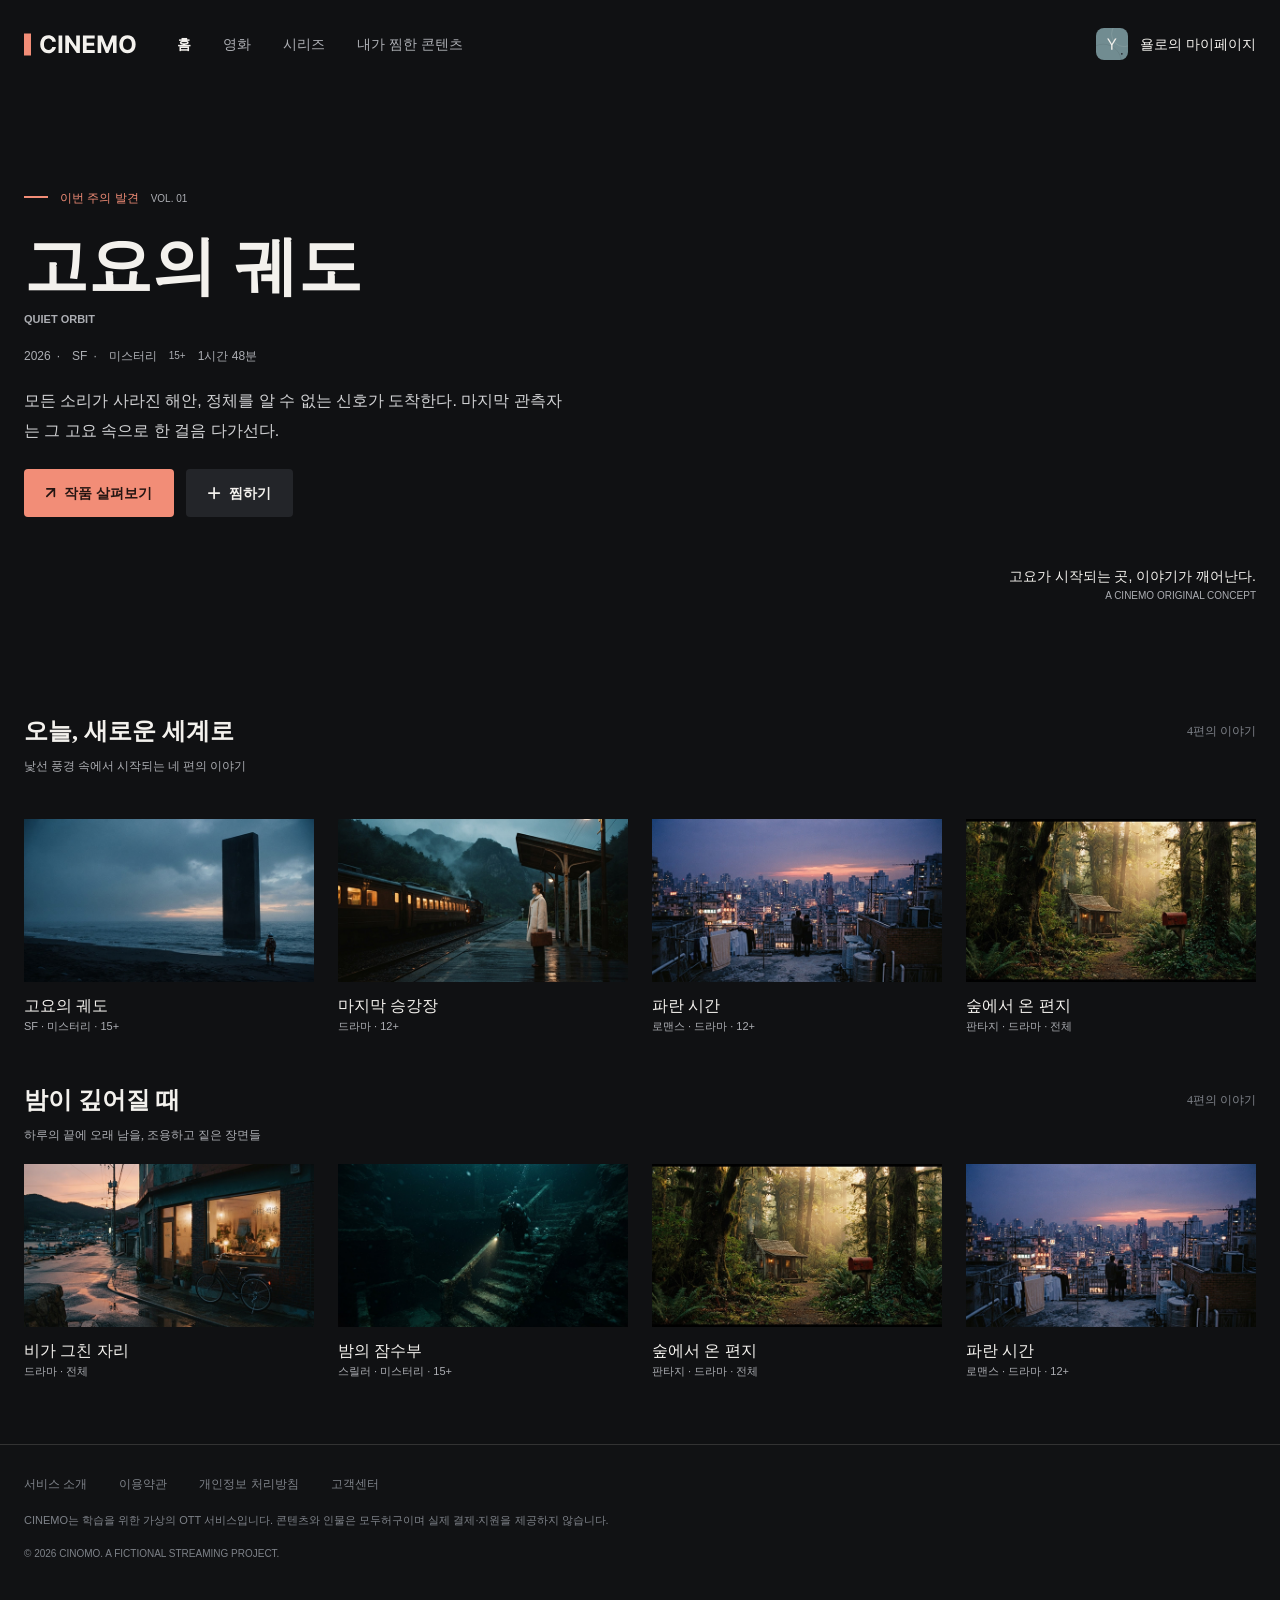
==== commit 5fcd7125: "검사 완료" ====
--- a/index.html
+++ b/index.html
@@ -12,17 +12,20 @@
       <div class="header-left">
         <h1 class="logo">
           <a href="./index.html">
-            <svg width="113"
+            <svg
+              width="113"
               height="29"
               viewBox="0 0 113 29"
               fill="none"
-              xmlns="http://www.w3.org/2000/svg">
+              xmlns="http://www.w3.org/2000/svg"
+            >
               <g clip-path="url(#clip0_2_7494)">
                 <rect y="3.5" width="7" height="22" fill="#F28D77" />
                 <path
                   d="M31.9176 11.6562H28.1847C28.1165 11.1733 27.9773 10.7443 27.767 10.3693C27.5568 9.98864 27.2869 9.66477 26.9574 9.39773C26.6278 9.13068 26.2472 8.92614 25.8153 8.78409C25.3892 8.64205 24.9261 8.57102 24.4261 8.57102C23.5227 8.57102 22.7358 8.79545 22.0653 9.24432C21.3949 9.6875 20.875 10.3352 20.5057 11.1875C20.1364 12.0341 19.9517 13.0625 19.9517 14.2727C19.9517 15.517 20.1364 16.5625 20.5057 17.4091C20.8807 18.2557 21.4034 18.8949 22.0739 19.3267C22.7443 19.7585 23.5199 19.9744 24.4006 19.9744C24.8949 19.9744 25.3523 19.9091 25.7727 19.7784C26.1989 19.6477 26.5767 19.4574 26.9062 19.2074C27.2358 18.9517 27.5085 18.642 27.7244 18.2784C27.946 17.9148 28.0994 17.5 28.1847 17.0341L31.9176 17.0511C31.821 17.8523 31.5795 18.625 31.1932 19.3693C30.8125 20.108 30.2983 20.7699 29.6506 21.3551C29.0085 21.9347 28.2415 22.3949 27.3494 22.7358C26.4631 23.071 25.4602 23.2386 24.3409 23.2386C22.7841 23.2386 21.392 22.8864 20.1648 22.1818C18.9432 21.4773 17.9773 20.4574 17.267 19.1222C16.5625 17.7869 16.2102 16.1705 16.2102 14.2727C16.2102 12.3693 16.5682 10.75 17.2841 9.41477C18 8.07955 18.9716 7.0625 20.1989 6.36364C21.4261 5.65909 22.8068 5.30682 24.3409 5.30682C25.3523 5.30682 26.2898 5.44886 27.1534 5.73295C28.0227 6.01705 28.7926 6.43182 29.4631 6.97727C30.1335 7.51704 30.679 8.17898 31.0994 8.96307C31.5256 9.74716 31.7983 10.6449 31.9176 11.6562ZM38.2543 5.54545V23H34.5639V5.54545H38.2543ZM55.8899 5.54545V23H52.7024L45.1087 12.0142H44.9808V23H41.2905V5.54545H44.5291L52.0632 16.5227H52.2166V5.54545H55.8899ZM58.9389
-23V5.54545H70.7003V8.58807H62.6293V12.7472H70.0952V15.7898H62.6293V19.9574H70.7344V23H58.9389ZM73.6342 5.54545H78.1854L82.9922 17.2727H83.1967L88.0035 5.54545H92.5547V23H88.9751V11.6392H88.8303L84.3132 22.9148H81.8757L77.3587 11.5966H77.2138V23H73.6342V5.54545ZM111.635 14.2727C111.635 16.1761 111.274 17.7955 110.553 19.1307C109.837 20.4659 108.859 21.4858 107.621 22.1903C106.388 22.8892 105.001 23.2386 103.462 23.2386C101.911 23.2386 100.518 22.8864 99.2855 22.1818C98.0526 21.4773 97.0781 20.4574 96.3622 19.1222C95.6463 17.7869 95.2884 16.1705 95.2884 14.2727C95.2884 12.3693 95.6463 10.75 96.3622 9.41477C97.0781 8.07955 98.0526 7.0625 99.2855 6.36364C100.518 5.65909 101.911 5.30682 103.462 5.30682C105.001 5.30682 106.388 5.65909 107.621 6.36364C108.859 7.0625 109.837 8.07955 110.553 9.41477C111.274 10.75 111.635 12.3693 111.635 14.2727ZM107.893 14.2727C107.893 13.0398 107.709 12 107.339 11.1534C106.976 10.3068 106.462 9.66477 105.797 9.22727C105.132 8.78977 104.354 8.57102 103.462 8.57102C102.57 8.57102 101.791 8.78977 101.126 9.22727C100.462 9.66477 99.9446 10.3068 99.5753 11.1534C99.2116 12 99.0298 13.0398 99.0298 14.2727C99.0298 15.5057 99.2116 16.5455 99.5753 17.392C99.9446 18.2386 100.462 18.8807 101.126 19.3182C101.791 19.7557 102.57 19.9744 103.462 19.9744C104.354 19.9744 105.132 19.7557 105.797 19.3182C106.462 18.8807 106.976 18.2386 107.339 17.392C107.709 16.5455 107.893 15.5057 107.893 14.2727Z"
-                  fill="#F3F1ED">
+                  23V5.54545H70.7003V8.58807H62.6293V12.7472H70.0952V15.7898H62.6293V19.9574H70.7344V23H58.9389ZM73.6342 5.54545H78.1854L82.9922 17.2727H83.1967L88.0035 5.54545H92.5547V23H88.9751V11.6392H88.8303L84.3132 22.9148H81.8757L77.3587 11.5966H77.2138V23H73.6342V5.54545ZM111.635 14.2727C111.635 16.1761 111.274 17.7955 110.553 19.1307C109.837 20.4659 108.859 21.4858 107.621 22.1903C106.388 22.8892 105.001 23.2386 103.462 23.2386C101.911 23.2386 100.518 22.8864 99.2855 22.1818C98.0526 21.4773 97.0781 20.4574 96.3622 19.1222C95.6463 17.7869 95.2884 16.1705 95.2884 14.2727C95.2884 12.3693 95.6463 10.75 96.3622 9.41477C97.0781 8.07955 98.0526 7.0625 99.2855 6.36364C100.518 5.65909 101.911 5.30682 103.462 5.30682C105.001 5.30682 106.388 5.65909 107.621 6.36364C108.859 7.0625 109.837 8.07955 110.553 9.41477C111.274 10.75 111.635 12.3693 111.635 14.2727ZM107.893 14.2727C107.893 13.0398 107.709 12 107.339 11.1534C106.976 10.3068 106.462 9.66477 105.797 9.22727C105.132 8.78977 104.354 8.57102 103.462 8.57102C102.57 8.57102 101.791 8.78977 101.126 9.22727C100.462 9.66477 99.9446 10.3068 99.5753 11.1534C99.2116 12 99.0298 13.0398 99.0298 14.2727C99.0298 15.5057 99.2116 16.5455 99.5753 17.392C99.9446 18.2386 100.462 18.8807 101.126 19.3182C101.791 19.7557 102.57 19.9744 103.462 19.9744C104.354 19.9744 105.132 19.7557 105.797 19.3182C106.462 18.8807 106.976 18.2386 107.339 17.392C107.709 16.5455 107.893 15.5057 107.893 14.2727Z"
+                  fill="#F3F1ED"
+                ></path>
               </g>
               <defs>
                 <clipPath id="clip0_2_7494">
@@ -43,7 +46,7 @@
         <img src="./assets/y-.svg" alt="" class="avatar" />
         <span>욜로의 마이페이지</span>
       </a>
-    </header> 
+    </header>
     <main class="page-main">
       <div class="hero-banner">
         <div class="hero-story">
@@ -65,123 +68,150 @@
             <span class="genre-time">1시간 48분</span>
           </div>
           <p class="hero-summary">
-          모든 소리가 사라진 해안, 정체를 알 수 없는 신호가 도착한다. 마지막 관측자는 그 고요 속으로 한 걸음 다가선다.</p>
+            모든 소리가 사라진 해안, 정체를 알 수 없는 신호가 도착한다. 마지막
+            관측자는 그 고요 속으로 한 걸음 다가선다.
+          </p>
           <div class="hero-buttons">
             <button type="button" class="work-button">
-              <img src="./assets/Vector.svg" alt="" class="icon-arrow">
+              <img src="./assets/vector.svg" alt="" class="icon-arrow" />
               <span>작품 살펴보기</span>
             </button>
             <button type="button" class="plus-button">
-              <img src="./assets/Vector (1).svg" alt="" class="icon-plus">
-              <span class="button-text">찜하기</span>          
+              <img src="./assets/vector(1).svg" alt="" class="icon-plus" />
+              <span class="button-text">찜하기</span>
             </button>
           </div>
-        </div>   
+        </div>
         <div class="hero-aside">
           <p class="aside-ko">고요가 시작되는 곳, 이야기가 깨어난다.</p>
           <p class="aside-en">A CINEMO ORIGINAL CONCEPT</p>
         </div>
       </div>
-        <article>
-          <div class="Content-collection">
-            <article class="Collection-introduction-Main">
-              <div class="Section-heading">
-                <h2 class="title">오늘, 새로운 세계로</h2>
-                <p class="section-note">4편의 이야기</p>
-              </div>
-              <div class="Collection-description">
-                <p>낯선 풍경 속에서 시작되는 네 편의 이야기</p>
-              </div>
-            </article>
-            <ul class="Horizontal-scroll-content">
-              <li class="content-card-1">
-                <img src="./assets/Image quiet-orbit.png" class="mobile"alt=""/>
-                  <figcaption class="Content-details">
-                    <p>고요의 궤도</p>
-                    <p>SF · 미스터리 · 15+</p>
-                  </figcaption>
-              </li>
-              <li class="content-card-2">
-                <img src="./assets/Image last-platform.png" alt=""/>
-                  <figcaption class="Content-details">
-                    <p>마지막 승강장</p>
-                    <p>드라마 · 12+</p>
-                  </figcaption>
-              </li>
-              <li class="content-card-3">
-                <img src="./assets/Image blue-hour.png" alt=""/>
+      <article>
+        <div class="Content-collection">
+          <article class="Collection-introduction-Main">
+            <div class="Section-heading">
+              <h2 class="title">오늘, 새로운 세계로</h2>
+              <p class="section-note">4편의 이야기</p>
+            </div>
+            <div class="Collection-description">
+              <p>낯선 풍경 속에서 시작되는 네 편의 이야기</p>
+            </div>
+          </article>
+          <ul class="Horizontal-scroll-content">
+            <li class="content-card-1">
+              <img
+                src="./assets/image-quiet-orbit.png"
+                class="mobile"
+                alt="고요의 궤도"
+              />
+              <figure>
+                <figcaption class="Content-details">
+                  <p>고요의 궤도</p>
+                  <p>SF · 미스터리 · 15+</p>
+                </figcaption>
+              </figure>
+            </li>
+            <li class="content-card-2">
+              <img src="./assets/image-last-platform.png" alt="마지막 승강장" />
+              <figure>
+                <figcaption class="Content-details">
+                  <p>마지막 승강장</p>
+                  <p>드라마 · 12+</p>
+                </figcaption>
+              </figure>
+            </li>
+            <li class="content-card-3">
+              <img src="./assets/image-blue-hour.png" alt="파란 시간" />
+              <figure>
                 <figcaption class="Content-details">
                   <p>파란 시간</p>
                   <p>로맨스 · 드라마 · 12+</p>
                 </figcaption>
-              </li>
-              <li class="content-card-4">
-                <img src="./assets/Image forest-letter.png" alt=""/>
+              </figure>
+            </li>
+            <li class="content-card-4">
+              <img
+                src="./assets/image-forest-letter.png"
+                alt="숲에서 온 편지"
+              />
+              <figure>
                 <figcaption class="Content-details">
                   <p>숲에서 온 편지</p>
                   <p>판타지 · 드라마 · 전체</p>
                 </figcaption>
-              </li>
-            </ul>
-          </div>
-          <div class="Content-collection-2">
-            <div class="Section-heading-2">
-              <h2 class="title">밤이 깊어질 때</h2>
-              <p class="section-note">4편의 이야기</p>
-            </div>
-            <div class="Collection-description-2">
-              <p>하루의 끝에 오래 남을, 조용하고 짙은 장면들</p>
-            </div>
-            <ul class="Horizontal-scroll-content">
-              <li class="content-card-1">
-                <img src="./assets/Image after-rain.png" alt=""/>
-                 <figcaption class="Content-details">
+              </figure>
+            </li>
+          </ul>
+        </div>
+        <div class="Content-collection-2">
+          <div class="Section-heading-2">
+            <h2 class="title">밤이 깊어질 때</h2>
+            <p class="section-note">4편의 이야기</p>
+          </div>
+          <div class="Collection-description-2">
+            <p>하루의 끝에 오래 남을, 조용하고 짙은 장면들</p>
+          </div>
+          <ul class="Horizontal-scroll-content">
+            <li class="content-card-1">
+              <img src="./assets/image-after-rain.png" alt="비가 그친 자리" />
+              <figure>
+                <figcaption class="Content-details">
                   <p>비가 그친 자리</p>
                   <p>드라마 · 전체</p>
                 </figcaption>
-              </li>
-              <li class="content-card-2">
-                <img src="./assets/Image night-diver.png" alt=""/>
+              </figure>
+            </li>
+            <li class="content-card-2">
+              <img src="./assets/image-night-diver.png" alt="밤의 잠수부" />
+              <figure>
                 <figcaption class="Content-details">
                   <p>밤의 잠수부</p>
                   <p>스릴러 · 미스터리 · 15+</p>
                 </figcaption>
-              </li>
-              <li class="content-card-3">
-                <img src="./assets/Image forest-letter.png" alt=""/>
+              </figure>
+            </li>
+            <li class="content-card-3">
+              <img
+                src="./assets/image-forest-letter.png"
+                alt="숲에서 온 편지"
+              />
+              <figure>
                 <figcaption class="Content-details">
                   <p>숲에서 온 편지</p>
                   <p>판타지 · 드라마 · 전체</p>
                 </figcaption>
-              </li>
-              <li class="content-card-4">
-                <img src="./assets/Image blue-hour.png" alt=""/>
+              </figure>
+            </li>
+            <li class="content-card-4">
+              <img src="./assets/image-blue-hour.png" alt="파란 시간" />
+              <figure>
                 <figcaption class="Content-details">
                   <p>파란 시간</p>
                   <p>로맨스 · 드라마 · 12+</p>
                 </figcaption>
-              </li>
-            </ul>
-          </div>
-        </article>
+              </figure>
+            </li>
+          </ul>
+        </div>
+      </article>
     </main>
     <footer class="footer">
-        <div class="footer-inner">
-          <nav class="footer-nav" aria lavbel="하단 메뉴">
-            <a href="#">서비스 소개</a>
-            <a href="#">이용약관</a>
-            <a href="#">개인정보 처리방침</a>
-            <a href="#">고객센터</a>
-          </nav>
-          <p class="footer-description">
+      <div class="footer-inner">
+        <nav class="footer-nav" aria-lavbel="하단 메뉴">
+          <a href="#">서비스 소개</a>
+          <a href="#">이용약관</a>
+          <a href="#">개인정보 처리방침</a>
+          <a href="#">고객센터</a>
+        </nav>
+        <p class="footer-description">
           CINEMO는 학습을 위한 가상의 OTT 서비스입니다. 콘텐츠와 인물은
           모두허구이며 실제 결제·지원을 제공하지 않습니다.
-          </p>
-          <p class="footer-copy">
+        </p>
+        <p class="footer-copy">
           &copy; 2026 CINOMO. A FICTIONAL STREAMING PROJECT.
-          </p>
-       </div>
-    </footer>   
+        </p>
+      </div>
+    </footer>
   </body>
 </html>
-
--- a/styles/style.css
+++ b/styles/style.css
@@ -312,7 +312,7 @@
       rgba(16, 17, 19, 0.66),
       rgba(16, 17, 19, 0)
     ),
-    url(../assets/Hero\ quiet-orbit.png);
+    url(../assets/hero\ quiet-orbit.png);
   background-size: 100% 100%;
   background-repeat: no-repeat;
   display: flex;
@@ -1047,7 +1047,7 @@
   .hero-banner {
     background-image:
       linear-gradient(to bottom, rgba(16, 17, 19, 0), rgba(16, 17, 19, 1)),
-      url(../assets/Hero\ quiet-orbit\ \(1\).jpg);
+      url(../assets/hero\ quiet-orbit\ \(1\).jpg);
     background-size: cover;
     background-repeat: no-repeat;
     background-position: 100% top;
